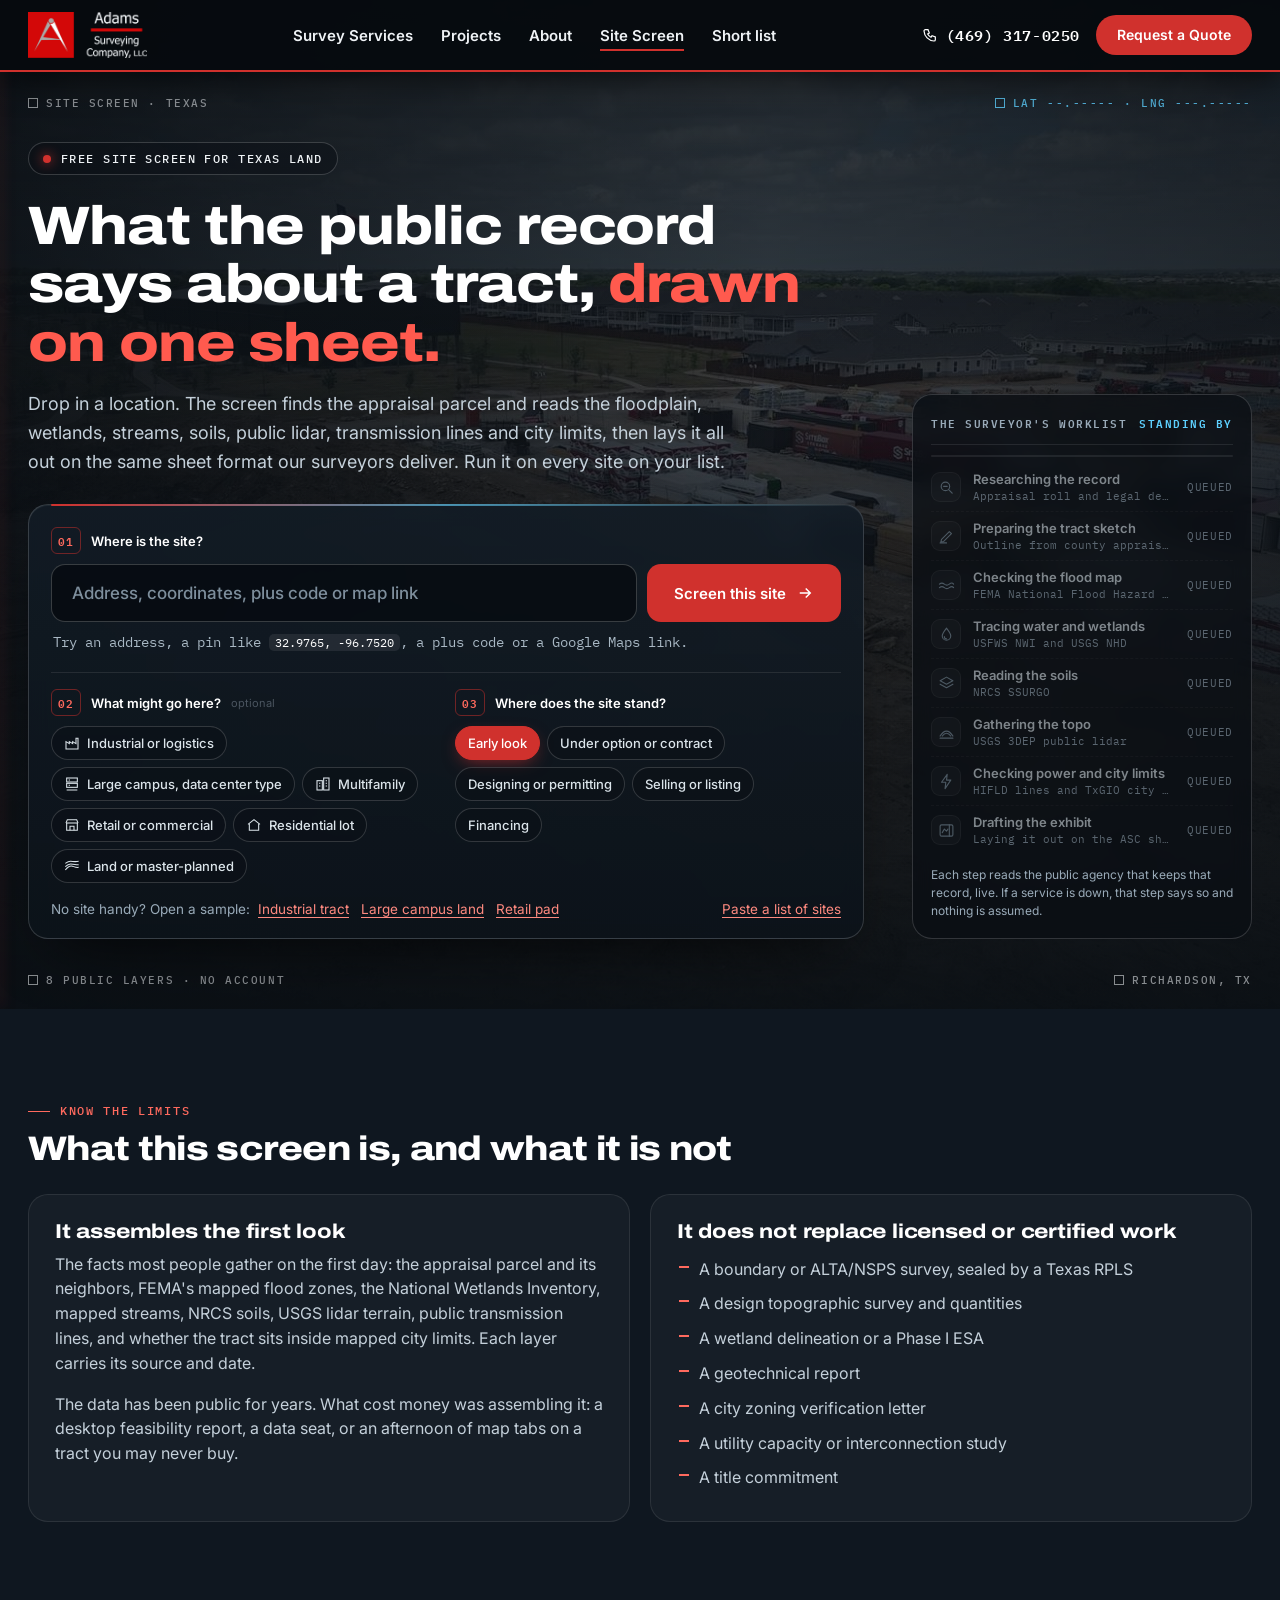
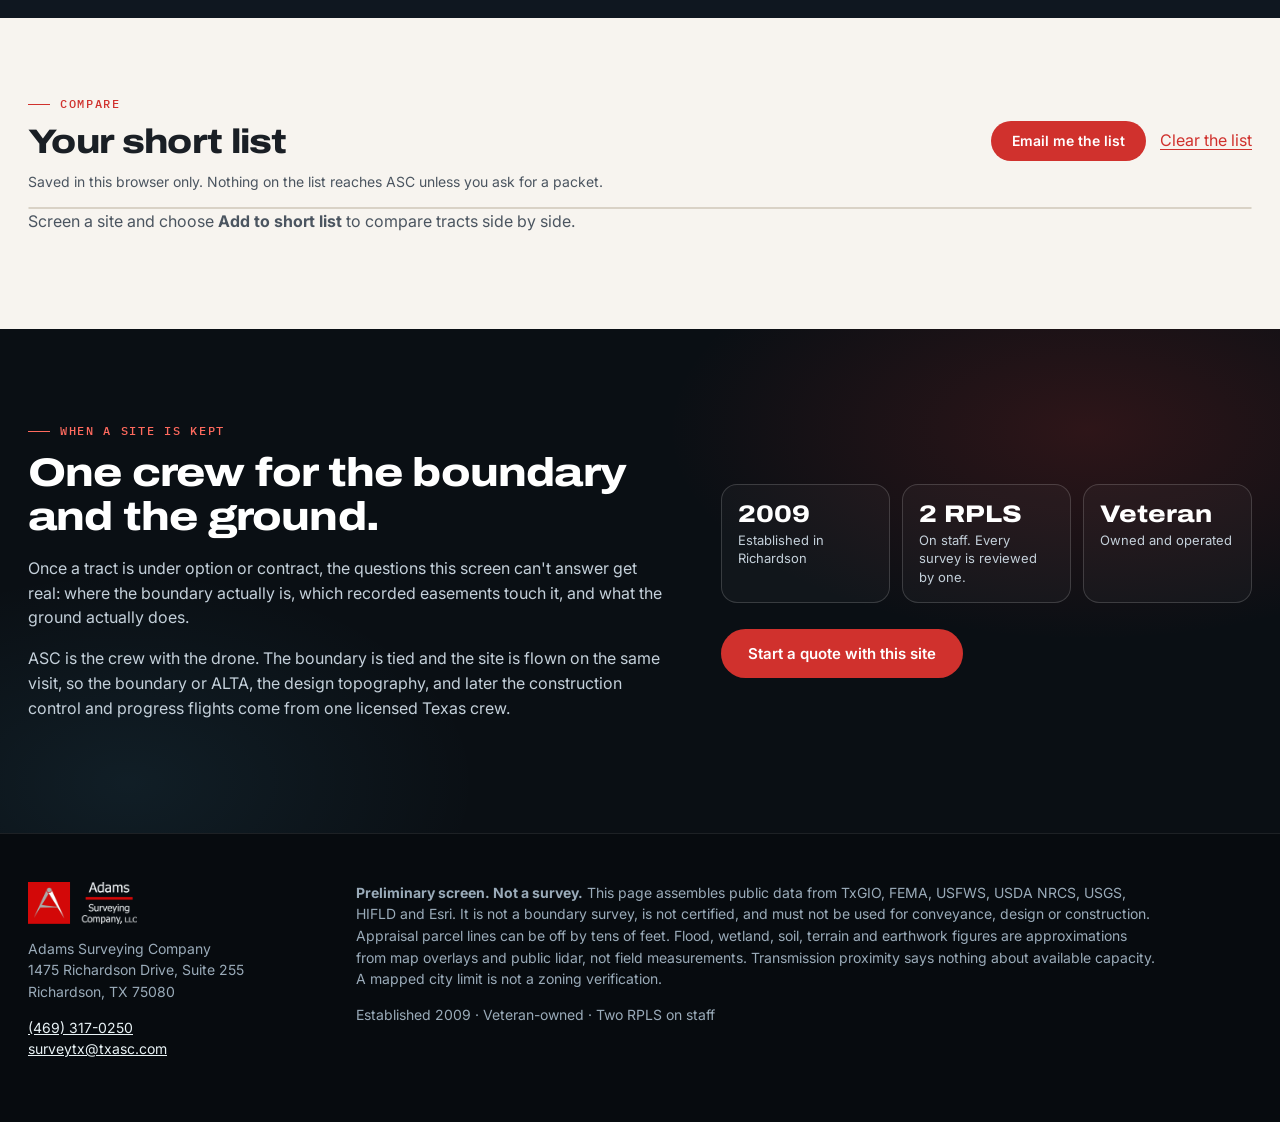
==== screen/index.html @ e84ea70b "Site Screen round 3: motion cards, surveyor's worklist, live record panel Remove the hero contours. " ====
<!doctype html>
<html lang="en">
<head>
<meta charset="utf-8">
<meta name="viewport" content="width=device-width, initial-scale=1">
<meta name="robots" content="noindex,nofollow">
<title>Site Screen | Adams Surveying Company</title>
<meta name="description" content="A free, preliminary public-record screen for Texas land, drawn on an ASC sheet: appraisal parcel, mapped floodplain, wetlands, soils, public-lidar terrain, transmission proximity and jurisdiction. Not a survey.">
<link rel="preconnect" href="https://fonts.googleapis.com">
<link rel="preconnect" href="https://fonts.gstatic.com" crossorigin>
<link href="https://fonts.googleapis.com/css2?family=Archivo:wdth,wght@100..125,400..900&family=Inter:wght@400;500;600;700&family=IBM+Plex+Mono:wght@400;500;600&family=IBM+Plex+Sans+Condensed:wght@400;600;700&display=swap" rel="stylesheet">
<link rel="stylesheet" href="screen.css">
</head>
<body>
<a class="skip" href="#console">Skip to the site screen</a>

<header class="hdr" id="hdr">
  <div class="hdr-in">
    <a class="brand" href="https://txasc-c4b03fc922e0177f01298f114a33dce1.webflow.io/" aria-label="Adams Surveying Company home"><img src="img/logo.png" alt="Adams Surveying Company" width="140" height="54"></a>
    <nav class="nav" aria-label="Main">
      <a href="https://txasc-c4b03fc922e0177f01298f114a33dce1.webflow.io/services">Survey Services</a>
      <a href="https://txasc-c4b03fc922e0177f01298f114a33dce1.webflow.io/projects">Projects</a>
      <a href="https://txasc-c4b03fc922e0177f01298f114a33dce1.webflow.io/about">About</a>
      <a href="#console" aria-current="page">Site Screen</a>
      <a href="#shortlist" id="navList">Short list <span class="count" id="navCount" hidden>0</span></a>
    </nav>
    <div class="hdr-act">
      <a class="tel" href="tel:+14693170250"><svg viewBox="0 0 24 24" aria-hidden="true"><path d="M5 4h4l2 5-2.5 1.5a11 11 0 0 0 5 5L15 13l5 2v4a2 2 0 0 1-2 2A16 16 0 0 1 3 6a2 2 0 0 1 2-2"/></svg>(469) 317-0250</a>
      <a class="btn btn-red" href="https://txasc-c4b03fc922e0177f01298f114a33dce1.webflow.io/contact#quote">Request a Quote</a>
    </div>
  </div>
</header>

<main>
<section class="hero" aria-labelledby="h1">
  <img class="hero-img" src="img/hero.jpg" alt="" width="1920" height="1080" fetchpriority="high">
  <div class="hero-shade"></div>
  <div class="hero-scan" aria-hidden="true"></div>
  <div class="hud" aria-hidden="true">
    <span class="hud-tl">Site screen · Texas</span>
    <span class="hud-tr" id="hudCoord">Lat --.----- · Lng ---.-----</span>
    <span class="hud-bl">8 public layers · No account</span>
    <span class="hud-br">Richardson, TX</span>
  </div>

  <div class="hero-in">
    <div class="hero-copy">
      <p class="eyebrow"><span class="dot"></span>Free site screen for Texas land</p>
      <h1 id="h1">What the public record says about a tract, <span class="accent">drawn on one sheet.</span></h1>
      <p class="lede">Drop in a location. The screen finds the appraisal parcel and reads the floodplain, wetlands, streams, soils, public lidar, transmission lines and city limits, then lays it all out on the same sheet format our surveyors deliver. Run it on every site on your list.</p>

      <form class="console" id="console" autocomplete="off" novalidate>
        <div class="c-step"><span class="c-n">01</span><label for="loc">Where is the site?</label></div>
        <div class="field-row">
          <input id="loc" name="loc" type="text" inputmode="text" placeholder="Address, coordinates, plus code or map link" aria-describedby="guide">
          <button class="btn btn-red btn-lg" id="go" type="submit"><span>Screen this site</span><svg viewBox="0 0 24 24" aria-hidden="true"><path d="M5 12h14M13 6l6 6-6 6"/></svg></button>
        </div>
        <p class="guide" id="guide" role="status" aria-live="polite">Try an address, a pin like <code>32.9765, -96.7520</code>, a plus code or a Google Maps link.</p>
        <div class="c-more">
          <fieldset class="chips" id="typeSet">
            <legend><span class="c-n">02</span>What might go here? <span class="opt">optional</span></legend>
            <div class="chip-row" id="types"></div>
          </fieldset>
          <fieldset class="chips" id="stageSet">
            <legend><span class="c-n">03</span>Where does the site stand?</legend>
            <div class="chip-row" id="stages"></div>
          </fieldset>
        </div>
        <div class="c-foot">
          <p class="samples">No site handy? Open a sample: <span id="samples"></span></p>
          <button type="button" class="linkbtn" id="bulkToggle">Paste a list of sites</button>
        </div>
        <div class="bulk" id="bulk" hidden>
          <label for="bulkText">One location per line, up to 30. Each site is screened in turn and added to your short list.</label>
          <textarea id="bulkText" rows="4" placeholder="32.6411, -97.0583&#10;FM 664 and I-45, Ennis TX&#10;8644R2XQ+5C"></textarea>
          <div class="bulk-row"><button class="btn btn-ghost" type="button" id="bulkGo">Screen the list</button><span class="bulk-status" id="bulkStatus" role="status"></span></div>
        </div>
        <p class="notice" id="notice" role="alert" hidden></p>
      </form>
    </div>

    <aside class="monitor" aria-label="What the screen reads">
      <div class="mon-head"><span>The surveyor's worklist</span><span class="mon-state" id="monState">Standing by</span></div>
      <div class="wf-bar" aria-hidden="true"><i></i></div>
      <ol class="mon-list wf-list" id="monList"></ol>
      <p class="mon-foot">Each step reads the public agency that keeps that record, live. If a service is down, that step says so and nothing is assumed.</p>
    </aside>
  </div>
</section>

<section class="results" id="results" hidden aria-label="Site screen results">
  <div class="wrap">
    <div class="res-head">
      <div>
        <p class="kicker" id="resKind">Site screen</p>
        <h2 id="resTitle">Site</h2>
        <p class="res-sub" id="resSub"></p>
      </div>
      <div class="res-actions">
        <button class="btn btn-line" type="button" id="btnShare">Copy share link</button>
        <button class="btn btn-line" type="button" id="btnList">Add to short list</button>
        <a class="btn btn-red" href="#packet" id="btnPacket">Email me the full packet</a>
      </div>
    </div>

    <div class="wf-strip-wrap" aria-label="Survey steps"><div class="wf-strip-h"><span>Working the site</span><span id="wfState"></span></div><div class="wf-bar" aria-hidden="true"><i></i></div><ol class="wf-strip" id="wfStrip"></ol></div>

    <div class="insights" id="insights" aria-live="polite"></div>

    <div class="res-grid">
      <div class="sheet-col">
        <div class="viewbar" role="tablist" aria-label="Exhibit view">
          <button role="tab" aria-selected="true" data-view="sheet" id="tabSheet">Sheet</button>
          <button role="tab" aria-selected="false" data-view="model" id="tabModel">Terrain model</button>
          <span class="vb-gap"></span>
          <button type="button" class="linkbtn small" id="btnSketch" title="Draw your own tract outline on the sheet">Sketch a tract</button>
        </div>
        <div class="layers" id="layers" aria-label="Layers"></div>
        <div class="sheet-wrap" id="sheetWrap">
          <svg id="sheet" viewBox="0 0 1200 800" role="img" aria-labelledby="sheetTitle"><title id="sheetTitle">Preliminary site screen sheet</title></svg>
          <div class="cursor-hud" id="cursorHud" hidden></div>
          <div class="sketchbar" id="sketchBar" hidden>
            <span>Click the sheet to place corners. <strong id="sketchCount">0</strong> placed.</span>
            <button class="btn btn-small" type="button" id="sketchUndo">Undo</button>
            <button class="btn btn-small btn-red" type="button" id="sketchDone">Screen this outline</button>
            <button class="btn btn-small" type="button" id="sketchCancel">Cancel</button>
          </div>
        </div>
        <div class="model-wrap" id="modelWrap" hidden>
          <canvas id="model" width="1100" height="660" aria-label="Terrain model from public lidar, preliminary"></canvas>
          <div class="model-mark" aria-hidden="true">PRELIMINARY MODEL · NOT A SURVEY</div>
          <p class="model-cap" id="modelCap"></p>
        </div>
        <p class="sheet-note">Screen preview. The full-size sheet comes with the emailed packet. Appraisal parcel lines are not a boundary and can be off by tens of feet; every figure is approximate and from public data. Not for conveyance, design or construction.</p>
      </div>

      <aside class="panel" aria-label="Screen summary">
        <div class="panel-h"><span>Public record · live</span><span class="panel-live" id="panelLive">Live</span></div>
        <ol class="readout" id="readout"></ol>
        <div class="adj" id="adjBox" hidden>
          <h4>Assemblage</h4>
          <p id="adjText">Click a neighboring parcel on the sheet to add it to the screen. Layers recompute for the combined outline.</p>
        </div>
      </aside>
    </div>
  </div>

  <div class="packet" id="packet">
    <div class="wrap packet-grid">
      <div class="packet-copy">
        <p class="kicker">The full packet</p>
        <h2>Get the complete screen in your inbox.</h2>
        <p>The packet is what you forward to a partner, a lender or your engineer. A surveyor looks it over before it goes out.</p>
        <ul class="pk-list" id="pkList">
          <li><b>Full-size sheet</b> in the same 24 × 36 layout as our survey deliverables</li>
          <li><b>Layer-by-layer findings</b> with the agency, dataset and date behind each one</li>
          <li><b>Record references</b> read from the appraisal description</li>
          <li><b>Terrain and rough earthwork</b> from public lidar, with 3D model views</li>
          <li><b>The survey that fits</b> where your site stands, and what a licensed survey still has to answer</li>
          <li id="pkListItem" hidden><b>Your short list</b> compared side by side</li>
        </ul>
        <div class="brief locked" id="briefWrap">
          <div class="brief-in" id="brief"></div>
          <div class="lock-veil"><span>The rest of the brief comes with the packet</span></div>
        </div>
      </div>

      <div class="packet-form">
        <form id="reqForm" novalidate>
          <p class="pf-site" id="pfSite">Screen a site first, or describe it in the note.</p>
          <div class="pf-grid">
            <label>Name<input name="name" type="text" autocomplete="name" required></label>
            <label>Work email<input name="email" type="email" autocomplete="email" required></label>
            <label>Company <span class="opt">optional</span><input name="company" type="text" autocomplete="organization"></label>
            <label>Phone <span class="opt">optional</span><input name="phone" type="tel" autocomplete="tel"></label>
            <label>Your role
              <select name="role" required>
                <option value="">Choose one</option>
                <option>Land broker</option><option>Developer or acquisitions</option><option>Site selector or adviser</option><option>Landowner</option><option>Economic development</option><option>Civil engineer</option><option>Lender or title</option><option>Other</option>
              </select>
            </label>
            <label>Timing
              <select name="timing" required>
                <option value="">Choose one</option>
                <option>Just screening</option><option>Within 30 days</option><option>1 to 3 months</option><option>Later this year</option>
              </select>
            </label>
            <label class="wide">Note <span class="opt">optional</span><textarea name="note" rows="2" placeholder="Anything that would help, such as the part of the tract you care about or a target closing date"></textarea></label>
            <label class="check wide" id="listOpt" hidden><input type="checkbox" name="withList" checked> Include my short list (<span id="listN">0</span> sites)</label>
            <label class="check wide"><input type="checkbox" name="proposal"> Also send a proposal for survey work on this site</label>
            <label class="check wide"><input type="checkbox" name="records"> Also research the recorded deeds and plats</label>
          </div>
          <button class="btn btn-red btn-lg" type="submit">Email me the packet</button>
          <p class="pf-fine">We use your details to send the packet and follow up on this site. Nothing is shared or sold.</p>
          <p class="notice" id="reqErr" role="alert" hidden></p>
        </form>
        <div class="done" id="reqDone" hidden tabindex="-1">
          <p class="kicker">Packet requested</p>
          <h3 id="doneH">It's on the way.</h3>
          <ol class="next">
            <li><strong>A surveyor checks the screen</strong> so the packet reads correctly for this site.</li>
            <li><strong>The packet reaches <span id="doneEmail">your inbox</span></strong>, usually within one business day.</li>
            <li><strong>If you asked for a proposal,</strong> it comes as a separate written scope and price. Nothing is ordered until you approve it.</li>
          </ol>
          <p>The full brief is open on this screen now. Questions in the meantime: <a href="tel:+14693170250">(469) 317-0250</a> or <a href="mailto:surveytx@txasc.com">surveytx@txasc.com</a>.</p>
          <button class="btn btn-line" type="button" id="again">Screen another site</button>
        </div>
      </div>
    </div>
  </div>
</section>

<section class="explain" aria-labelledby="whatH">
  <div class="wrap">
    <p class="kicker light">Know the limits</p>
    <h2 id="whatH">What this screen is, and what it is not</h2>
    <div class="two">
      <div class="ex-card">
        <h3>It assembles the first look</h3>
        <p>The facts most people gather on the first day: the appraisal parcel and its neighbors, FEMA's mapped flood zones, the National Wetlands Inventory, mapped streams, NRCS soils, USGS lidar terrain, public transmission lines, and whether the tract sits inside mapped city limits. Each layer carries its source and date.</p>
        <p>The data has been public for years. What cost money was assembling it: a desktop feasibility report, a data seat, or an afternoon of map tabs on a tract you may never buy.</p>
      </div>
      <div class="ex-card">
        <h3>It does not replace licensed or certified work</h3>
        <ul class="ticks">
          <li>A boundary or ALTA/NSPS survey, sealed by a Texas RPLS</li>
          <li>A design topographic survey and quantities</li>
          <li>A wetland delineation or a Phase I ESA</li>
          <li>A geotechnical report</li>
          <li>A city zoning verification letter</li>
          <li>A utility capacity or interconnection study</li>
          <li>A title commitment</li>
        </ul>
      </div>
    </div>
  </div>
</section>

<section class="shortlist" id="shortlist" aria-labelledby="slH">
  <div class="wrap">
    <div class="sl-head">
      <div><p class="kicker">Compare</p><h2 id="slH">Your short list</h2></div>
      <div class="sl-actions">
        <a class="btn btn-red" href="#packet" id="slPacket">Email me the list</a>
        <button class="linkbtn" type="button" id="slClear">Clear the list</button>
      </div>
    </div>
    <p class="sl-note">Saved in this browser only. Nothing on the list reaches ASC unless you ask for a packet.</p>
    <div class="sl-table-wrap"><table class="sl-table" id="slTable"></table></div>
    <p class="sl-empty" id="slEmpty">Screen a site and choose <strong>Add to short list</strong> to compare tracts side by side.</p>
  </div>
</section>

<section class="kept" aria-labelledby="keptH">
  <div class="wrap kept-grid">
    <div>
      <p class="kicker light">When a site is kept</p>
      <h2 id="keptH">One crew for the boundary and the ground.</h2>
      <p>Once a tract is under option or contract, the questions this screen can't answer get real: where the boundary actually is, which recorded easements touch it, and what the ground actually does.</p>
      <p>ASC is the crew with the drone. The boundary is tied and the site is flown on the same visit, so the boundary or ALTA, the design topography, and later the construction control and progress flights come from one licensed Texas crew.</p>
    </div>
    <div class="kept-side">
      <ul class="facts">
        <li><b>2009</b><span>Established in Richardson</span></li>
        <li><b>2 RPLS</b><span>On staff. Every survey is reviewed by one.</span></li>
        <li><b>Veteran</b><span>Owned and operated</span></li>
      </ul>
      <a class="btn btn-red btn-lg" id="altLink" href="https://txasc-c4b03fc922e0177f01298f114a33dce1.webflow.io/contact#quote">Start a quote with this site</a>
    </div>
  </div>
</section>
</main>

<footer class="foot">
  <div class="wrap foot-in">
    <div>
      <img src="img/logo.png" alt="Adams Surveying Company" width="130" height="50" loading="lazy">
      <p>Adams Surveying Company<br>1475 Richardson Drive, Suite 255<br>Richardson, TX 75080</p>
      <p><a href="tel:+14693170250">(469) 317-0250</a><br><a href="mailto:surveytx@txasc.com">surveytx@txasc.com</a></p>
    </div>
    <div class="foot-legal">
      <p><strong>Preliminary screen. Not a survey.</strong> This page assembles public data from TxGIO, FEMA, USFWS, USDA NRCS, USGS, HIFLD and Esri. It is not a boundary survey, is not certified, and must not be used for conveyance, design or construction. Appraisal parcel lines can be off by tens of feet. Flood, wetland, soil, terrain and earthwork figures are approximations from map overlays and public lidar, not field measurements. Transmission proximity says nothing about available capacity. A mapped city limit is not a zoning verification.</p>
      <p>Established 2009 · Veteran-owned · Two RPLS on staff</p>
    </div>
  </div>
</footer>

<div class="noprint" aria-hidden="true">
  <img src="img/sheet-logo.png" alt="" width="80" height="149">
  <p><strong>This preview doesn't print.</strong> The full packet, with the full-size sheet, is emailed from the Site Screen page.</p>
  <p>Adams Surveying Company · (469) 317-0250 · surveytx@txasc.com</p>
</div>
<div class="toast" id="toast" role="status" aria-live="polite"></div>

<script src="screen.js"></script>
</body>
</html>
---- screen/screen.css ----
/* ASC Site Screen. Tokens follow the "Copy of TXASC" staging site (v2 design). */
:root{
  --ink:#0a0f14; --ink2:#0f1720; --panel:#121c26; --panel2:#17232f; --line-d:rgba(255,255,255,.09); --line-d2:rgba(255,255,255,.16);
  --text:#eef2f5; --muted:#9aabb9; --muted2:#a9b8c4;
  --red:#d0312d; --red-h:#e2423b; --red2:#951b1b; --brand:#921A1D; --cyan:#5ed1ff;
  --warm:#f7f4ef; --warm2:#ece7df; --char:#1a1f25; --char-muted:#4b5560; --line:#d9d2c6; --line2:#e7e1d7;
  --ok:#43c28a; --warn:#e0a33b;
  --hd:"Archivo","Arial Narrow",sans-serif; --bd:"Inter",system-ui,sans-serif; --mono:"IBM Plex Mono",ui-monospace,monospace; --cad:"IBM Plex Sans Condensed","Arial Narrow",sans-serif;
}
*{box-sizing:border-box}
[hidden]{display:none!important}
html{scroll-behavior:smooth;scroll-padding-top:86px}
body{margin:0;background:var(--ink);color:var(--char);font:16px/1.55 var(--bd);-webkit-font-smoothing:antialiased}
img{max-width:100%;display:block}
a{color:var(--red)}
h1,h2,h3,h4{font-family:var(--hd);font-stretch:118%;font-weight:800;letter-spacing:-.02em;line-height:1.08;margin:0 0 .45em}
h2{font-size:34px} h3{font-size:20px;font-weight:750;letter-spacing:-.01em} h4{font-size:15px}
p{margin:0 0 1em}
code{font-family:var(--mono);font-size:.9em}
.wrap{max-width:1360px;margin:0 auto;padding:0 28px}
.skip{position:absolute;left:-999px;top:8px;background:#fff;padding:8px 12px;z-index:200}
.skip:focus{left:8px}
.opt{font-weight:400;color:var(--char-muted);font-size:.85em}
.kicker{font:500 12px/1 var(--mono);letter-spacing:.14em;text-transform:uppercase;color:var(--red);margin:0 0 14px;display:flex;align-items:center;gap:10px}
.kicker::before{content:"";width:22px;height:1px;background:currentColor}
.kicker.light{color:#ff6a5e}

/* buttons, as on the staging site */
.btn{display:inline-flex;align-items:center;justify-content:center;gap:10px;padding:12px 20px;border-radius:999px;border:1px solid transparent;font:600 14px/1 var(--bd);cursor:pointer;text-decoration:none;white-space:nowrap;transition:background-color .25s,border-color .25s,transform .25s,color .25s}
.btn svg{width:18px;height:18px;fill:none;stroke:currentColor;stroke-width:2;transition:transform .25s}
.btn:hover svg{transform:translateX(3px)}
.btn-red{background:var(--red);color:#fff}
.btn-red:hover{background:var(--red-h);transform:translateY(-2px)}
.btn-ghost{color:var(--text);background:rgba(255,255,255,.06);border-color:rgba(255,255,255,.22)}
.btn-ghost:hover{background:rgba(255,255,255,.14);border-color:rgba(255,255,255,.4)}
.btn-line{color:var(--char);background:#fff;border-color:var(--line)}
.btn-line:hover{border-color:var(--char)}
.btn-lg{padding:16px 26px;font-size:15px}
.btn-small{padding:8px 14px;font-size:13px;background:rgba(255,255,255,.1);color:#fff;border-color:rgba(255,255,255,.25)}
.btn[disabled]{opacity:.55;cursor:progress;transform:none}
.linkbtn{background:none;border:0;padding:0;color:#ff8a80;font:inherit;text-decoration:underline;text-underline-offset:3px;cursor:pointer}
.results .linkbtn,.shortlist .linkbtn{color:var(--red)}
.linkbtn.small{font-size:14px}

/* header */
.hdr{position:fixed;top:0;left:0;right:0;z-index:100;background:rgba(7,11,15,.97);border-bottom:2px solid var(--red);box-shadow:0 10px 30px rgba(0,0,0,.55);transition:background-color .4s,border-color .4s}
.hdr.is-scrolled{background:rgba(10,15,20,.82);backdrop-filter:blur(14px) saturate(140%);border-bottom-color:var(--line-d)}
.hdr::after{content:"";position:absolute;left:0;right:0;bottom:-1px;height:1px;background:linear-gradient(90deg,transparent,rgba(208,49,45,.7),rgba(94,209,255,.5),transparent);opacity:0;transition:opacity .4s}
.hdr.is-scrolled::after{opacity:1}
.hdr-in{max-width:1360px;margin:0 auto;padding:12px 28px;display:flex;align-items:center;justify-content:space-between;gap:24px}
.brand img{height:46px;width:auto}
.nav{display:flex;gap:28px;align-items:center}
.nav a{color:var(--text);text-decoration:none;font:600 15px var(--bd);position:relative;padding:6px 0}
.nav a::after{content:"";position:absolute;left:0;right:100%;bottom:0;height:2px;background:var(--red);transition:right .3s}
.nav a:hover::after,.nav a[aria-current]::after{right:0}
.hdr-act{display:flex;gap:16px;align-items:center}
.tel{display:inline-flex;align-items:center;gap:8px;color:#fff;text-decoration:none;font:600 15px var(--mono);letter-spacing:.04em}
.tel svg{width:16px;height:16px;fill:none;stroke:currentColor;stroke-width:1.8}
.count{display:inline-block;min-width:20px;padding:0 6px;margin-left:4px;background:var(--red);color:#fff;border-radius:999px;font:600 12px/20px var(--mono);text-align:center}

/* hero */
.hero{position:relative;background:var(--ink);color:var(--text);overflow:hidden;padding-top:72px;min-height:760px}
.hero-img{position:absolute;inset:0;width:100%;height:100%;object-fit:cover;object-position:50% 65%;opacity:.55;transform:scale(1.04);animation:drift 40s ease-in-out infinite alternate}
@keyframes drift{to{transform:scale(1.1) translate(-1.2%,-1%)}}
.hero-shade{position:absolute;inset:0;background:linear-gradient(180deg,rgba(10,15,20,.6) 0%,rgba(10,15,20,.2) 35%,rgba(10,15,20,.94) 100%),linear-gradient(90deg,rgba(10,15,20,.9) 0%,rgba(10,15,20,.35) 60%,rgba(10,15,20,.6) 100%)}
@keyframes draw{to{stroke-dashoffset:0}}
.hero-scan{position:absolute;top:0;bottom:0;width:30%;left:-30%;background:linear-gradient(90deg,transparent,rgba(208,49,45,.07) 70%,rgba(208,49,45,.35) 99%,transparent);pointer-events:none;animation:scan 9s linear infinite}
.hero-scan::after{content:"";position:absolute;top:0;bottom:0;right:0;width:1px;background:rgba(255,106,94,.55);box-shadow:0 0 14px rgba(208,49,45,.8)}
@keyframes scan{to{left:110%}}
.hud{position:absolute;inset:96px 28px 22px;pointer-events:none;font:500 11px var(--mono);letter-spacing:.14em;text-transform:uppercase;color:rgba(238,242,245,.55);z-index:2}
.hud span{position:absolute}
.hud-tl{top:0;left:0}.hud-tr{top:0;right:0;color:rgba(94,209,255,.8)}.hud-bl{bottom:0;left:0}.hud-br{bottom:0;right:0}
.hud span::before{content:"";display:inline-block;width:8px;height:8px;border:1px solid currentColor;margin-right:8px;vertical-align:-1px}
.hero-in{position:relative;z-index:3;max-width:1360px;margin:0 auto;padding:70px 28px 70px;display:grid;grid-template-columns:minmax(0,1fr) 340px;gap:48px;align-items:end}
.eyebrow{display:inline-flex;align-items:center;gap:10px;color:var(--text);letter-spacing:.12em;text-transform:uppercase;background:rgba(10,15,20,.45);border:1px solid rgba(255,255,255,.18);border-radius:999px;margin:0 0 22px;padding:8px 14px;font:500 12px var(--mono)}
.dot{width:8px;height:8px;border-radius:50%;background:var(--red);box-shadow:0 0 12px var(--red);animation:pulse 2s ease-in-out infinite}
@keyframes pulse{50%{box-shadow:0 0 2px var(--red);opacity:.6}}
.hero h1{font-size:54px;color:#fff;max-width:860px;margin-bottom:18px}
.accent{color:#ff5a4e}
.lede{font-size:18px;line-height:1.6;max-width:720px;color:#c4d0da;margin-bottom:28px}
.console{background:linear-gradient(180deg,rgba(18,28,38,.86),rgba(12,19,26,.92));border:1px solid var(--line-d2);border-radius:20px;padding:22px 22px 18px;backdrop-filter:blur(10px);box-shadow:0 30px 60px -30px rgba(0,0,0,.8),inset 0 1px 0 rgba(255,255,255,.06);position:relative}
.console::before{content:"";position:absolute;left:22px;right:22px;top:-1px;height:2px;background:linear-gradient(90deg,var(--red),rgba(94,209,255,.6),transparent);border-radius:2px}
.c-step,.chips legend{display:flex;align-items:center;gap:10px;font:600 13px var(--bd);color:#fff;margin:0 0 10px;padding:0}
.c-n{font:600 11px var(--mono);color:#ff6a5e;border:1px solid rgba(208,49,45,.5);border-radius:6px;padding:3px 6px;letter-spacing:.08em}
.field-row{display:flex;gap:10px}
.field-row input{flex:1;min-width:0;height:58px;padding:0 20px;font:500 17px var(--bd);border:1px solid rgba(255,255,255,.2);border-radius:14px;background:rgba(5,9,13,.7);color:#fff;transition:border-color .25s,box-shadow .25s}
.field-row input::placeholder{color:#7d8e9c}
.field-row input:focus{outline:0;border-color:var(--red);box-shadow:0 0 0 4px rgba(208,49,45,.22)}
.field-row .btn{border-radius:14px}
.guide{min-height:22px;margin:10px 2px 0;font:13.5px/1.5 var(--mono);color:var(--muted2)}
.guide code{color:#fff;background:rgba(255,255,255,.08);padding:1px 6px;border-radius:5px}
.guide.ok{color:#8fe3bb}.guide.busy{color:var(--cyan)}
.guide .caret{display:inline-block;width:7px;height:14px;background:currentColor;margin-left:3px;vertical-align:-2px;animation:blink 1s steps(2) infinite}
@keyframes blink{50%{opacity:0}}
.c-more{display:grid;grid-template-columns:1fr 1fr;gap:18px;margin-top:18px;padding-top:16px;border-top:1px solid var(--line-d)}
.chips{border:0;padding:0;margin:0;min-width:0}
.chip-row{display:flex;flex-wrap:wrap;gap:7px}
.chip{display:inline-flex;align-items:center;gap:7px;padding:8px 12px;border:1px solid rgba(255,255,255,.16);background:rgba(10,15,20,.5);color:#dbe4ea;border-radius:999px;font:500 13px var(--bd);cursor:pointer;transition:.2s}
.chip svg{width:16px;height:16px;fill:none;stroke:currentColor;stroke-width:1.6}
.chip:hover{border-color:rgba(255,255,255,.4);color:#fff}
.chip[aria-pressed="true"]{background:var(--red);border-color:var(--red);color:#fff;box-shadow:0 6px 18px -6px rgba(208,49,45,.7)}
.c-foot{display:flex;justify-content:space-between;align-items:center;gap:16px;flex-wrap:wrap;margin-top:16px;font-size:13.5px;color:var(--muted)}
.samples{margin:0}
.samples button{margin:0 8px 0 4px}
.bulk{margin-top:14px}
.bulk label{display:block;font-size:13.5px;color:#cfd9e0;margin-bottom:6px}
.bulk textarea{width:100%;font:14px/1.5 var(--mono);padding:12px;border-radius:12px;border:1px solid rgba(255,255,255,.2);background:rgba(5,9,13,.7);color:#fff}
.bulk-row{display:flex;gap:12px;align-items:center;margin-top:8px}
.bulk-status{font:13px var(--mono);color:#cfd9e0}
.notice{margin:14px 0 0;padding:12px 14px;border-left:3px solid var(--red);background:rgba(208,49,45,.12);color:#ffd8d4;font-size:14.5px;border-radius:0 10px 10px 0}
.results .notice,.packet .notice{background:#fff1ef;color:#6b1512}

/* layer monitor */
.monitor{background:rgba(10,15,20,.72);border:1px solid var(--line-d2);border-radius:20px;padding:18px;backdrop-filter:blur(10px);font-family:var(--mono)}
.mon-head{display:flex;justify-content:space-between;align-items:center;font:600 11px var(--mono);letter-spacing:.14em;text-transform:uppercase;color:var(--muted);padding-bottom:12px;border-bottom:1px solid var(--line-d)}
.mon-state{color:var(--cyan);white-space:nowrap}
.mon-state.run{color:#ffb4ad}
.mon-list{list-style:none;margin:6px 0 0;padding:0}
.wf-bar{height:2px;background:rgba(255,255,255,.08);border-radius:2px;margin:10px 0 4px;overflow:hidden}
.wf-bar i{display:block;height:100%;width:0;background:linear-gradient(90deg,var(--red),#ff8a7f);box-shadow:0 0 10px rgba(208,49,45,.8);transition:width .6s cubic-bezier(.2,.7,.2,1)}
.wf{display:grid;grid-template-columns:30px 1fr auto;gap:12px;align-items:center;padding:8px 0;border-bottom:1px dashed rgba(255,255,255,.06);transition:opacity .4s}
.wf:last-child{border-bottom:0}
.wf-ico{width:30px;height:30px;border-radius:9px;display:grid;place-items:center;background:rgba(255,255,255,.04);border:1px solid rgba(255,255,255,.08);transition:all .4s}
.wf-ico svg{width:17px;height:17px;fill:none;stroke:#7f93a2;stroke-width:1.6;stroke-linecap:round;stroke-linejoin:round}
.wf-txt{min-width:0;display:flex;flex-direction:column;gap:2px}
.wf-t{font:600 13px var(--bd);color:#dbe4ea}
.wf-d{font:11px var(--mono);color:var(--muted);white-space:nowrap;overflow:hidden;text-overflow:ellipsis}
.wf-ms{font:10.5px var(--mono);color:var(--muted);letter-spacing:.06em;text-transform:uppercase}
.wf.idle{opacity:.55}
.wf.wait .wf-ico{border-color:rgba(94,209,255,.6);background:rgba(94,209,255,.08);box-shadow:0 0 0 4px rgba(94,209,255,.06)}
.wf.wait .wf-ico svg{stroke:var(--cyan)}
.wf.wait .wf-ico .a{stroke-dasharray:4 3;animation:march .6s linear infinite}
.wf.wait .wf-ico svg{animation:bob 1.2s ease-in-out infinite}
.wf.wait .wf-ms{color:var(--cyan)}
.wf.wait .wf-t::after{content:"";display:inline-block;width:10px;height:2px;margin-left:6px;vertical-align:3px;background:var(--cyan);animation:pulse 1s infinite}
.wf.ok .wf-ico{border-color:rgba(208,49,45,.55);background:rgba(208,49,45,.12)}
.wf.ok .wf-ico svg{stroke:#ff8a7f}
.wf.ok .wf-ms{color:#8fe3bb}
.wf.ok .wf-d{color:#c4d1da}
.wf.fail .wf-ms{color:var(--warn)}
@keyframes march{to{stroke-dashoffset:-14}}
@keyframes bob{50%{transform:translateY(-1.5px)}}
.wf-strip-wrap{background:var(--ink);color:var(--text);border-radius:16px;padding:12px 16px 10px;margin-bottom:12px;box-shadow:0 18px 40px -28px rgba(10,15,20,.7)}
.wf-strip-h{display:flex;justify-content:space-between;font:600 10.5px var(--mono);letter-spacing:.14em;text-transform:uppercase;color:var(--muted)}
.wf-strip-h{gap:12px}
.wf-strip-h #wfState{color:var(--cyan);text-align:right;white-space:nowrap;overflow:hidden;text-overflow:ellipsis;min-width:0}
.wf-strip-h>span:first-child{white-space:nowrap}
.wf-strip{list-style:none;margin:4px 0 0;padding:0;display:grid;grid-template-columns:repeat(8,minmax(0,1fr));gap:8px}
.wf-strip .wf{grid-template-columns:26px 1fr;border:0;padding:4px 0;gap:8px}
.wf-strip .wf-ico{width:26px;height:26px;border-radius:8px}
.wf-strip .wf-t{font-size:11.5px;line-height:1.25}
.wf-strip .wf-ms{display:none}
.mon-foot{font:12px/1.5 var(--bd);color:var(--muted);margin:12px 0 0}
.st{width:9px;height:9px;border-radius:50%;background:#3b4b58;display:inline-block}
.st.idle{background:transparent;border:1px solid #5e7180}
.st.wait{background:transparent;border:2px solid var(--cyan);border-top-color:transparent;animation:spin .8s linear infinite}
.st.ok{background:var(--ok);box-shadow:0 0 8px rgba(67,194,138,.7)}
.st.na{background:var(--warn)}
.st.off{background:#3b4b58}
@keyframes spin{to{transform:rotate(360deg)}}

/* results */
.results{background:var(--warm);padding:56px 0 0;position:relative}
.results::before{content:"";position:absolute;inset:0 0 auto;height:280px;background-image:linear-gradient(rgba(26,31,37,.05) 1px,transparent 1px),linear-gradient(90deg,rgba(26,31,37,.05) 1px,transparent 1px);background-size:40px 40px;mask-image:linear-gradient(#000,transparent);pointer-events:none}
.res-head{position:relative;display:flex;justify-content:space-between;gap:24px;align-items:flex-end;flex-wrap:wrap;margin-bottom:18px}
.res-head h2{font-size:36px;margin:0 0 6px}
.res-sub{color:var(--char-muted);margin:0;font:13.5px var(--mono)}
.res-sub .tag{font:600 11px var(--mono);text-transform:uppercase;letter-spacing:.08em;padding:4px 9px;border-radius:999px;margin-right:10px;vertical-align:1px}
.tag.live{background:#dff3e8;color:#1f7a4f}
.tag.live::before{content:"";display:inline-block;width:6px;height:6px;border-radius:50%;background:#1f9d62;margin-right:6px;vertical-align:1px;animation:pulse 1.6s infinite}
.tag.sample{background:#f6ead5;color:#8a5a12}
.tag.sketch{background:#e5ebf0;color:var(--ink2)}
.res-actions{display:flex;gap:8px;flex-wrap:wrap}

/* insights: the screen's plain-language read */
.insights{display:grid;grid-template-columns:repeat(auto-fit,minmax(240px,1fr));gap:12px;margin-bottom:22px}
.ins{background:var(--ink);color:var(--text);border-radius:16px;min-height:168px;border:1px solid rgba(0,0,0,.25);position:relative;overflow:hidden;isolation:isolate;opacity:0;transform:translateY(8px);animation:rise .55s cubic-bezier(.2,.7,.2,1) forwards;box-shadow:0 18px 40px -24px rgba(10,15,20,.7)}
.ins::after{content:"";position:absolute;left:0;top:0;bottom:0;width:3px;background:var(--c,var(--cyan));z-index:3}
.ins-media{position:absolute;inset:0;z-index:0;pointer-events:none}
.ins-media video{position:absolute;inset:0;width:100%;height:100%;object-fit:cover;opacity:0;filter:saturate(.55) contrast(1.05) brightness(.8);transition:opacity 1.2s ease}
.ins-media.has-clip video{opacity:.5}
.ins-media.has-clip .ins-motif{opacity:.25}
.ins-media::after{content:"";position:absolute;inset:0;background:linear-gradient(100deg,rgba(10,15,20,.96) 0%,rgba(10,15,20,.86) 45%,rgba(10,15,20,.45) 100%),linear-gradient(0deg,rgba(10,15,20,.7),transparent 60%)}
.ins-motif{position:absolute;inset:-40px;opacity:.7;background-repeat:repeat;transition:opacity 1s}
.m-flood{background-image:url("data:image/svg+xml,%3Csvg xmlns='http://www.w3.org/2000/svg' width='160' height='40'%3E%3Cpath d='M0 20c20-12 60-12 80 0s60 12 80 0' fill='none' stroke='%235ab0ff' stroke-opacity='.45' stroke-width='1.4'/%3E%3C/svg%3E");background-size:160px 22px;animation:drift-x 14s linear infinite}
.m-water{background-image:radial-gradient(circle at 70% 55%,transparent 0 18px,rgba(95,211,168,.35) 19px,transparent 20px 38px,rgba(95,211,168,.25) 39px,transparent 40px 58px,rgba(95,211,168,.16) 59px,transparent 60px);background-size:100% 100%;animation:ripple 5s ease-out infinite}
.m-ground{background-image:url("data:image/svg+xml,%3Csvg xmlns='http://www.w3.org/2000/svg' width='240' height='120'%3E%3Cg fill='none' stroke='%23e0a33b' stroke-opacity='.4'%3E%3Cpath d='M0 30c40-20 80 10 120-5s80-15 120 5'/%3E%3Cpath d='M0 60c40-18 80 12 120-3s80-15 120 3'/%3E%3Cpath d='M0 90c40-16 80 14 120-1s80-15 120 1'/%3E%3C/g%3E%3C/svg%3E");background-size:240px 120px;animation:drift-y 22s linear infinite}
.m-record,.m-power{background-image:repeating-linear-gradient(0deg,rgba(255,106,94,.16) 0 1px,transparent 1px 14px),repeating-linear-gradient(90deg,rgba(255,255,255,.05) 0 1px,transparent 1px 64px);animation:drift-y 30s linear infinite}
.m-power{background-image:repeating-linear-gradient(115deg,rgba(240,179,90,.22) 0 1px,transparent 1px 26px)}
@keyframes drift-x{to{background-position:160px 0}}
@keyframes drift-y{to{background-position:0 -240px}}
@keyframes ripple{0%{transform:scale(.6);opacity:.9}100%{transform:scale(1.6);opacity:0}}
.ins-body{position:relative;z-index:2;padding:18px 20px 18px 22px;max-width:92%}
.ins-body.swap{animation:fadein .5s ease}
.ins b{display:flex;align-items:center;gap:8px;font:600 11px var(--mono);letter-spacing:.14em;text-transform:uppercase;color:var(--c,var(--cyan));margin-bottom:8px}
.ins b::before{content:"";width:6px;height:6px;border-radius:50%;background:var(--c,var(--cyan));box-shadow:0 0 10px var(--c,var(--cyan))}
.ins p{margin:0;font-size:14.5px;line-height:1.5;color:#e4ebf0;text-shadow:0 1px 12px rgba(0,0,0,.6)}
.ins.wait p{color:var(--muted)}
.ins.wait b::before{animation:pulse 1.2s infinite}
@keyframes fadein{from{opacity:0}to{opacity:1}}
@keyframes rise{to{opacity:1;transform:none}}

.res-grid{display:grid;grid-template-columns:minmax(0,1fr) 340px;gap:24px;align-items:start}
.viewbar{display:flex;align-items:center;gap:4px;margin-bottom:10px}
.viewbar [role=tab]{background:transparent;border:1px solid transparent;border-radius:999px;padding:8px 16px;font:600 14px var(--bd);color:var(--char-muted);cursor:pointer}
.viewbar [role=tab][aria-selected=true]{background:var(--char);color:#fff}
.vb-gap{flex:1}
.layers{display:flex;flex-wrap:wrap;gap:6px;margin-bottom:12px}
.lyr{display:inline-flex;align-items:center;gap:7px;padding:6px 11px;border:1px solid var(--line);background:#fff;border-radius:999px;font:500 12.5px var(--bd);color:var(--char);cursor:pointer;transition:.2s}
.lyr i{width:10px;height:10px;border-radius:3px;display:inline-block}
.lyr[aria-pressed=false]{opacity:.5;background:transparent}
.lyr[disabled]{display:none}
.sheet-wrap{position:relative;background:#fff;border-radius:6px;box-shadow:0 1px 0 rgba(0,0,0,.04),0 30px 60px -30px rgba(26,31,37,.45),0 0 0 1px rgba(26,31,37,.08);overflow:hidden;user-select:none;-webkit-user-select:none}
.sheet-wrap::after{content:"";position:absolute;inset:0;background:linear-gradient(115deg,transparent 40%,rgba(94,209,255,.10) 50%,transparent 60%);transform:translateX(-100%);pointer-events:none}
.sheet-wrap.scanning::after{animation:sweep 1.8s ease-in-out infinite}
@keyframes sweep{to{transform:translateX(100%)}}
#sheet{display:block;width:100%;height:auto;font-family:var(--cad);-webkit-touch-callout:none}
#sheet .fx{animation:fadein .9s ease forwards}
@keyframes fadein{from{opacity:0}to{opacity:1}}
#sheet .adjp{cursor:pointer;transition:fill .2s}
#sheet .adjp:hover{fill:rgba(208,49,45,.12)}
.sheet-wrap.sketching #sheet{cursor:crosshair}
.cursor-hud{position:absolute;pointer-events:none;transform:translate(14px,14px);background:rgba(10,15,20,.88);color:#e8f0f5;font:11px/1.45 var(--mono);padding:6px 9px;border-radius:8px;white-space:nowrap;border:1px solid rgba(94,209,255,.35)}
.cursor-hud b{color:var(--cyan);font-weight:500}
.sketchbar{position:absolute;left:12px;right:12px;bottom:12px;display:flex;gap:8px;align-items:center;flex-wrap:wrap;background:rgba(10,15,20,.92);color:#fff;padding:10px 14px;font-size:14px;border-radius:14px}
.sketchbar span{flex:1}
.model-wrap{position:relative;background:var(--ink2);border-radius:6px;overflow:hidden}
#model{display:block;width:100%;height:auto;cursor:grab}
.model-mark{position:absolute;top:14px;left:0;right:0;text-align:center;font:600 13px var(--mono);letter-spacing:.2em;color:rgba(255,255,255,.55);pointer-events:none}
.model-cap{position:absolute;left:14px;right:14px;bottom:10px;margin:0;font:12px var(--mono);color:#b9cbd4}
.sheet-note{font-size:13px;color:var(--char-muted);margin:12px 0 0;padding-left:12px;border-left:3px solid var(--red)}

.panel{background:var(--ink2);color:var(--text);padding:18px 18px 12px;border-radius:20px;position:sticky;top:90px;box-shadow:0 30px 60px -30px rgba(10,15,20,.6)}
.panel-h{display:flex;justify-content:space-between;align-items:center;font:600 11px var(--mono);letter-spacing:.12em;text-transform:uppercase;color:var(--muted);padding-bottom:10px;border-bottom:1px solid var(--line-d)}
.panel-live{color:#8fe3bb;white-space:nowrap}
.panel-live::before{content:"";display:inline-block;width:6px;height:6px;border-radius:50%;background:var(--ok);margin-right:6px;vertical-align:1px;animation:pulse 1.6s infinite}
.readout{list-style:none;margin:0;padding:0}
.readout li{display:grid;grid-template-columns:14px 1fr;gap:10px;padding:11px 0;border-top:1px solid var(--line-d)}
.readout li:first-child{border-top:0}
.readout .ro{display:grid;grid-template-columns:34px 1fr;gap:12px;padding:11px 0;border-bottom:1px solid rgba(255,255,255,.06);position:relative}
.readout .ro:last-child{border-bottom:0}
.ro-ico{position:relative;width:34px;height:34px;border-radius:10px;display:grid;place-items:center;background:color-mix(in srgb,var(--c) 12%,transparent);border:1px solid color-mix(in srgb,var(--c) 40%,transparent)}
.ro-ico svg{width:18px;height:18px;fill:none;stroke:var(--c);stroke-width:1.6;stroke-linecap:round;stroke-linejoin:round}
.ro-ico .st{position:absolute;right:-3px;bottom:-3px;width:9px;height:9px;margin:0;border:2px solid var(--ink2)}
.ro.idle .ro-ico,.ro.off .ro-ico{filter:grayscale(1);opacity:.5}
.ro.wait .ro-ico .st{border:2px solid var(--cyan);border-top-color:transparent}
.ro.wait .ro-ico{box-shadow:0 0 0 4px color-mix(in srgb,var(--c) 10%,transparent)}
.ro.wait .ro-v{background:linear-gradient(90deg,rgba(255,255,255,.06),rgba(255,255,255,.16),rgba(255,255,255,.06));background-size:200% 100%;animation:shimmer 1.2s linear infinite;color:transparent;border-radius:4px}
.ro-body{min-width:0}
.ro-k{display:flex;justify-content:space-between;gap:8px;align-items:center}
.ro-src{font:500 9.5px var(--mono);letter-spacing:.08em;color:color-mix(in srgb,var(--c) 70%,#fff);background:color-mix(in srgb,var(--c) 10%,transparent);border-radius:999px;padding:2px 7px;white-space:nowrap}
.ro-m{height:4px;border-radius:4px;background:rgba(255,255,255,.07);margin-top:7px;overflow:hidden}
.ro-m i{display:block;height:100%;background:var(--c);box-shadow:0 0 8px var(--c);border-radius:4px;animation:grow .9s cubic-bezier(.2,.7,.2,1)}
.ro.fresh::before{content:"";position:absolute;inset:0 -18px;background:linear-gradient(90deg,transparent,color-mix(in srgb,var(--c) 16%,transparent),transparent);animation:flash 1.1s ease forwards;pointer-events:none}
.panel{background-image:radial-gradient(120% 60% at 100% 0,rgba(94,209,255,.06),transparent 60%),linear-gradient(rgba(255,255,255,.025) 1px,transparent 1px);background-size:auto,100% 22px}
.panel-live.busy{color:var(--cyan)}
.panel-live.busy::before{background:var(--cyan)}
@keyframes shimmer{to{background-position:-200% 0}}
@keyframes grow{from{width:0}}
@keyframes flash{from{opacity:1;transform:translateX(-30%)}to{opacity:0;transform:translateX(30%)}}
.readout .st{margin-top:5px}
.ro-k{font:500 10.5px var(--mono);letter-spacing:.1em;text-transform:uppercase;color:var(--muted)}
.ro-v{font:600 14.5px/1.35 var(--bd);color:#fff;margin-top:3px}
.ro-v .opt{color:var(--muted)}
.ro-s{font-size:12.5px;color:var(--muted2);margin-top:3px;line-height:1.45}
.adj{margin-top:6px;padding-top:12px;border-top:1px solid var(--line-d);font-size:13px;color:#c4d0da}
.adj h4{color:#fff;font-size:14px}
.adj p{margin:0}

/* packet (the gate) */
.packet{background:linear-gradient(180deg,var(--warm) 0,var(--warm2) 100%);padding:64px 0 72px;margin-top:40px;border-top:1px solid var(--line)}
.packet-grid{display:grid;grid-template-columns:minmax(0,1fr) 460px;gap:48px;align-items:start}
.packet-copy h2{font-size:34px}
.packet-copy>p{color:var(--char-muted);max-width:620px}
.pk-list{list-style:none;padding:0;margin:0 0 26px;display:grid;grid-template-columns:1fr 1fr;gap:10px 22px}
.pk-list li{position:relative;padding-left:28px;font-size:14.5px;color:var(--char-muted)}
.pk-list li b{color:var(--char);font-weight:600}
.pk-list li::before{content:"";position:absolute;left:0;top:3px;width:16px;height:16px;border-radius:5px;background:var(--red);mask:url("data:image/svg+xml,%3Csvg xmlns='http://www.w3.org/2000/svg' viewBox='0 0 24 24' fill='none' stroke='black' stroke-width='3'%3E%3Cpath d='M5 12l5 5L20 7'/%3E%3C/svg%3E") center/12px no-repeat,linear-gradient(#000,#000);-webkit-mask-composite:xor;mask-composite:exclude}
.packet-form{background:var(--ink2);color:var(--text);border-radius:22px;padding:26px;position:sticky;top:90px;box-shadow:0 40px 80px -40px rgba(10,15,20,.7)}
.packet-form::before{content:"";display:block;height:2px;margin:-26px -26px 22px;border-radius:22px 22px 0 0;background:linear-gradient(90deg,var(--red),rgba(94,209,255,.7),transparent)}
.pf-site{font:12.5px/1.5 var(--mono);background:rgba(255,255,255,.06);border:1px solid var(--line-d);border-radius:10px;padding:9px 12px;margin-bottom:16px;color:#cfe0e6}
.pf-grid{display:grid;grid-template-columns:minmax(0,1fr) minmax(0,1fr);gap:12px;margin-bottom:18px}
.pf-grid label{display:block;font:500 13px var(--bd);color:#dbe4ea}
.pf-grid label>input,.pf-grid label>select,.pf-grid label>textarea{display:block;margin-top:6px}
.pf-grid .opt{color:var(--muted)}
.pf-grid .wide{grid-column:1/-1}
.pf-grid input,.pf-grid select,.pf-grid textarea{font:15px var(--bd);padding:11px 12px;border:1px solid rgba(255,255,255,.18);border-radius:10px;background:rgba(5,9,13,.6);color:#fff;min-height:44px;width:100%;min-width:0}
.pf-grid select option{color:#111}
.pf-grid input:focus,.pf-grid select:focus,.pf-grid textarea:focus{outline:0;border-color:var(--red);box-shadow:0 0 0 3px rgba(208,49,45,.25)}
.pf-grid .check{display:flex;align-items:center;gap:10px;font-weight:400;color:#c4d0da}
.pf-grid .check input{min-height:0;width:18px;height:18px;margin:0;flex:0 0 auto;accent-color:var(--red)}
.packet-form .btn-lg{width:100%}
.pf-fine{font-size:12px;color:var(--muted);margin:12px 0 0}
.done h3{font-size:26px;color:#fff}
.done .kicker{color:#8fe3bb}
.next{padding-left:20px;color:#c4d0da}
.next li{margin-bottom:8px}
.next strong{color:#fff}
.done a{color:#ff8a80}

/* brief (partly veiled until the packet is requested) */
.brief{position:relative;margin-top:8px}
.brief.locked .brief-in{max-height:430px;overflow:hidden}
.lock-veil{display:none}
.brief.locked .lock-veil{display:flex;position:absolute;inset:auto 0 0;height:260px;align-items:flex-end;justify-content:center;padding-bottom:26px;background:linear-gradient(180deg,rgba(247,244,239,0),rgba(240,235,227,.96) 55%);backdrop-filter:blur(1.5px)}
.lock-veil span{font:600 12px var(--mono);letter-spacing:.1em;text-transform:uppercase;color:var(--char);background:#fff;border:1px solid var(--line);border-radius:999px;padding:10px 16px;display:inline-flex;gap:8px;align-items:center}
.lock-veil span::before{content:"";width:12px;height:12px;background:var(--red);mask:url("data:image/svg+xml,%3Csvg xmlns='http://www.w3.org/2000/svg' viewBox='0 0 24 24'%3E%3Cpath d='M6 10V7a6 6 0 0 1 12 0v3h1v12H5V10zm2 0h8V7a4 4 0 0 0-8 0z'/%3E%3C/svg%3E") center/contain no-repeat}
.brief.locked .brief-in{user-select:none;-webkit-user-select:none}
.brief h3{font-size:21px}
.b-grid{display:grid;grid-template-columns:1fr 1fr;gap:16px;margin-top:20px}
.b-card{background:#fff;border:1px solid var(--line);border-radius:16px;padding:20px}
.b-card.navy{background:var(--ink2);color:#dbe4ea;border-color:var(--ink2)}
.b-card.navy h3{color:#fff}
.b-card.navy a{color:#ff8a80}
.ctable{width:100%;border-collapse:separate;border-spacing:0;background:#fff;border:1px solid var(--line);border-radius:16px;overflow:hidden;font-size:14px}
.ctable th,.ctable td{text-align:left;vertical-align:top;padding:12px 14px;border-top:1px solid var(--line2)}
.ctable thead th{font:600 11px var(--mono);letter-spacing:.1em;text-transform:uppercase;color:var(--char-muted);background:#f3efe8;border-top:0}
.ctable td.k{font-weight:600;width:130px}
.ctable td.src{font:12px/1.45 var(--mono);color:var(--char-muted);width:220px}
.ctable .limit{color:var(--char-muted);font-size:13px;margin-top:4px}
.ctable .na{color:#8a5a12;font-weight:500}
.ticks{list-style:none;padding:0;margin:0}
.ticks li{position:relative;padding:5px 0 5px 22px}
.ticks li::before{content:"";position:absolute;left:2px;top:14px;width:10px;height:2px;background:var(--red)}
.rec-name{font:800 20px var(--hd);font-stretch:112%;margin:0 0 6px}
.rec-why{margin:0 0 10px}
.refs{font:12.5px/1.6 var(--mono);color:var(--char-muted);background:#f3efe8;border-radius:12px;padding:10px 14px;margin-top:10px}
.power p{margin-bottom:.7em}
.eyebrow-dark{font:600 11px var(--mono);letter-spacing:.12em;text-transform:uppercase;color:var(--red);margin:0 0 10px}

/* explain */
.explain{padding:96px 0;background:var(--ink2);color:var(--text);position:relative;overflow:hidden}
.explain h2{color:#fff;max-width:720px}
.two{display:grid;grid-template-columns:1fr 1fr;gap:20px;margin-top:26px}
.ex-card{background:rgba(255,255,255,.03);border:1px solid var(--line-d);border-radius:20px;padding:26px}
.ex-card h3{color:#fff}
.ex-card p,.ex-card li{color:#c4d0da}
.ex-card .ticks li::before{background:#ff6a5e}

/* short list */
.shortlist{padding:80px 0;background:var(--warm)}
.sl-head{display:flex;justify-content:space-between;align-items:flex-end;gap:16px;flex-wrap:wrap}
.sl-head h2{margin:0}
.sl-actions{display:flex;gap:14px;align-items:center}
.sl-note{color:var(--char-muted);font-size:14px;margin-top:10px}
.sl-table-wrap{overflow-x:auto}
.sl-table{width:100%;border-collapse:separate;border-spacing:0;background:#fff;border:1px solid var(--line);border-radius:16px;overflow:hidden;font-size:14px;min-width:860px}
.sl-table th,.sl-table td{padding:11px 12px;border-top:1px solid var(--line2);text-align:left;vertical-align:top}
.sl-table thead th{font:600 11px var(--mono);text-transform:uppercase;letter-spacing:.08em;color:var(--char-muted);background:#f3efe8;border-top:0}
.sl-table td.num{font-family:var(--mono)}
.sl-table button{background:none;border:0;color:var(--red);text-decoration:underline;cursor:pointer;font:inherit;padding:0}
.sl-empty{color:var(--char-muted)}

/* kept */
.kept{padding:96px 0;background:var(--ink);color:#c4d0da;position:relative;overflow:hidden}
.kept::before{content:"";position:absolute;inset:0;background:radial-gradient(600px 300px at 85% 20%,rgba(208,49,45,.18),transparent 70%),radial-gradient(500px 300px at 10% 90%,rgba(94,209,255,.08),transparent 70%)}
.kept-grid{position:relative;display:grid;grid-template-columns:1.2fr 1fr;gap:56px;align-items:center}
.kept h2{color:#fff;font-size:40px}
.facts{list-style:none;margin:0 0 26px;padding:0;display:grid;grid-template-columns:repeat(3,1fr);gap:12px}
.facts li{border:1px solid var(--line-d2);border-radius:16px;padding:16px;background:rgba(255,255,255,.03)}
.facts b{display:block;font:800 24px var(--hd);font-stretch:118%;color:#fff;margin-bottom:4px}
.facts span{font-size:13px;line-height:1.4;display:block}

/* footer */
.foot{background:#070b0f;color:#9aabb9;padding:48px 0;font-size:14px;border-top:1px solid var(--line-d)}
.foot-in{display:grid;grid-template-columns:280px 1fr;gap:48px}
.foot a{color:#e9f3f6}
.foot img{height:42px;width:auto;margin-bottom:14px}
.foot-legal p{max-width:800px}
.noprint{display:none}
.toast{position:fixed;left:50%;bottom:24px;transform:translateX(-50%) translateY(20px);background:var(--ink2);color:#fff;padding:12px 18px;border-radius:999px;font-size:14px;opacity:0;transition:.25s;pointer-events:none;z-index:160;border:1px solid var(--line-d2)}
.toast.on{opacity:1;transform:translateX(-50%)}

@media (prefers-reduced-motion:reduce){
  *,*::before,*::after{animation:none!important;transition:none!important}
    .ins{opacity:1;transform:none}
}
@media (max-width:1180px){
  .nav{gap:18px}
  .nav a[href*="projects"]{display:none}
}
@media (max-width:1060px){
  .hero-in{grid-template-columns:1fr}
  .monitor{display:none}
  .res-grid,.packet-grid,.kept-grid{grid-template-columns:1fr}
  .panel,.packet-form{position:static}
  .two,.b-grid{grid-template-columns:1fr}
  .nav{display:none}
  .wf-strip{grid-template-columns:repeat(4,minmax(0,1fr))}
}
@media (max-width:640px){
  .wrap{padding:0 16px}
  .hdr-in{padding:10px 16px}
  .brand img{height:36px}
  .tel{display:none}
  .hdr-act .btn{padding:10px 14px;font-size:13px}
  .hero{min-height:0}
  .hud{display:none}
  .hero-in{padding:36px 16px 40px}
  .hero h1{font-size:32px}
  .lede{font-size:16px}
  .console{padding:16px;border-radius:16px}
  .field-row{flex-direction:column}
  .c-more{grid-template-columns:1fr}
  .res-head h2{font-size:26px}
  .res-actions .btn{flex:1 1 45%}
  .insights{display:flex;overflow-x:auto;scroll-snap-type:x mandatory;margin:0 -16px 18px;padding:0 16px 4px}
  .ins{flex:0 0 84%;scroll-snap-align:start}
  .wf-strip{grid-template-columns:repeat(2,minmax(0,1fr))}
  .pk-list{grid-template-columns:1fr}
  .pf-grid{grid-template-columns:1fr}
  .packet-copy h2,h2{font-size:26px}
  .kept h2{font-size:28px}
  .facts{grid-template-columns:1fr}
  .foot-in{grid-template-columns:1fr}
  .ctable td.src{width:auto}
  .ctable,.ctable tbody,.ctable tr,.ctable td{display:block;width:auto}
  .ctable thead{display:none}
  .ctable td{border-top:0;padding:4px 14px}
  .ctable tr{border-top:1px solid var(--line2);padding:8px 0}
  .model-mark{font-size:10px}
  .model-cap{position:static;padding:8px 12px}
}

/* Printing: the public preview doesn't print. ASC staff produce the packet. */
@media print{
  body:not(.staff)>*:not(.noprint){display:none!important}
  body:not(.staff){background:#fff}
  body:not(.staff) .noprint{display:block;padding:1in;font:14pt/1.5 var(--bd);color:#111}
  body:not(.staff) .noprint img{width:80px;height:auto;margin-bottom:20px}
  body.staff{background:#fff}
  @page{size:17in 11in;margin:.3in}
  body.staff .hdr,body.staff .hero,body.staff .explain,body.staff .shortlist,body.staff .kept,body.staff .foot,body.staff .res-actions,body.staff .viewbar,body.staff .layers,body.staff .panel,body.staff .insights,body.staff .wf-strip-wrap,body.staff .toast,body.staff .skip,body.staff .model-wrap,body.staff .packet-form,body.staff .pk-list,body.staff .packet-copy>p,body.staff .packet-copy>h2,body.staff .packet-copy>.kicker,body.staff .sheet-note,body.staff .cursor-hud,body.staff .lock-veil{display:none!important}
  body.staff .results{padding:0;background:#fff}
  body.staff .results::before{display:none}
  body.staff .res-head{display:none}
  body.staff .res-grid{display:block}
  body.staff .sheet-wrap{box-shadow:none;border-radius:0;break-after:page}
  body.staff #sheet{width:100%;height:auto;max-height:10.3in}
  body.staff .packet{background:#fff;padding:0;margin:0;border:0}
  body.staff .packet-grid{display:block}
  body.staff .brief.locked .brief-in{max-height:none}
  body.staff .ctable{font-size:9.5pt}
  body.staff .b-card,body.staff .ctable tr{break-inside:avoid}
}
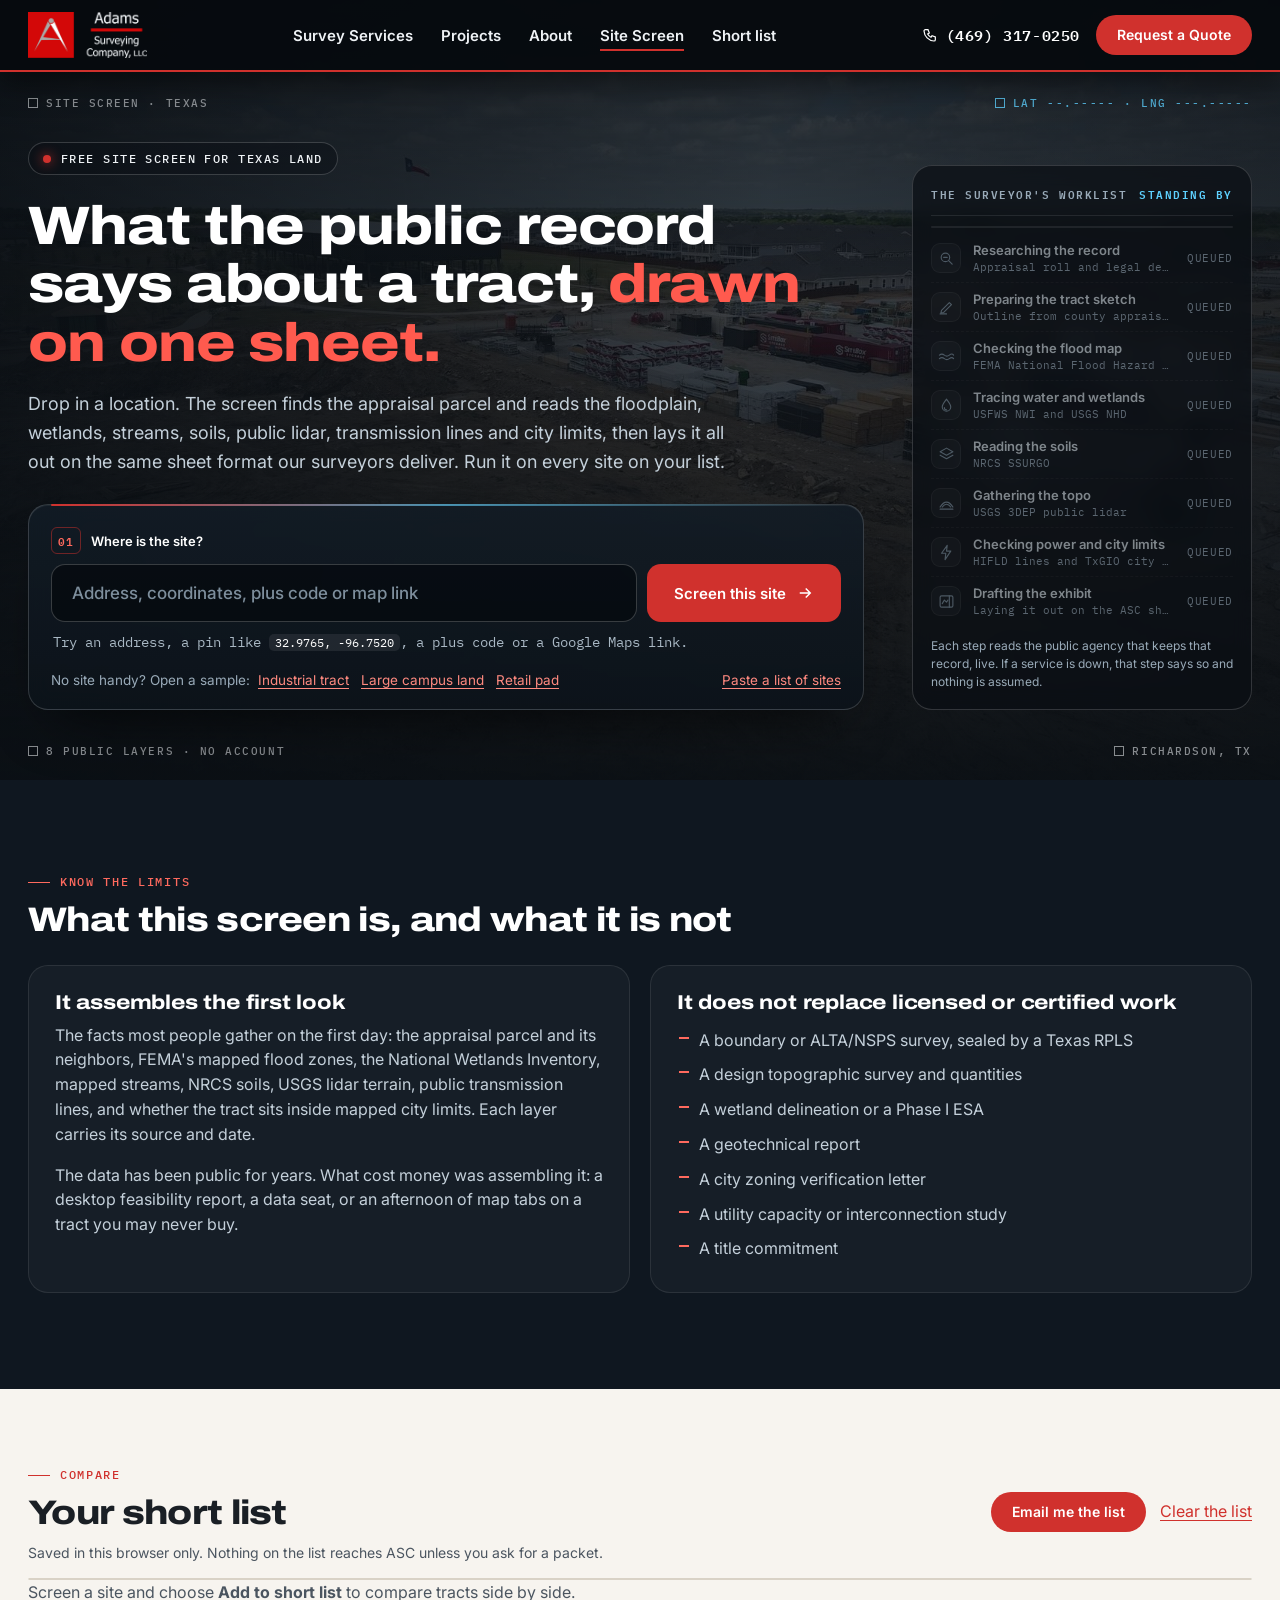
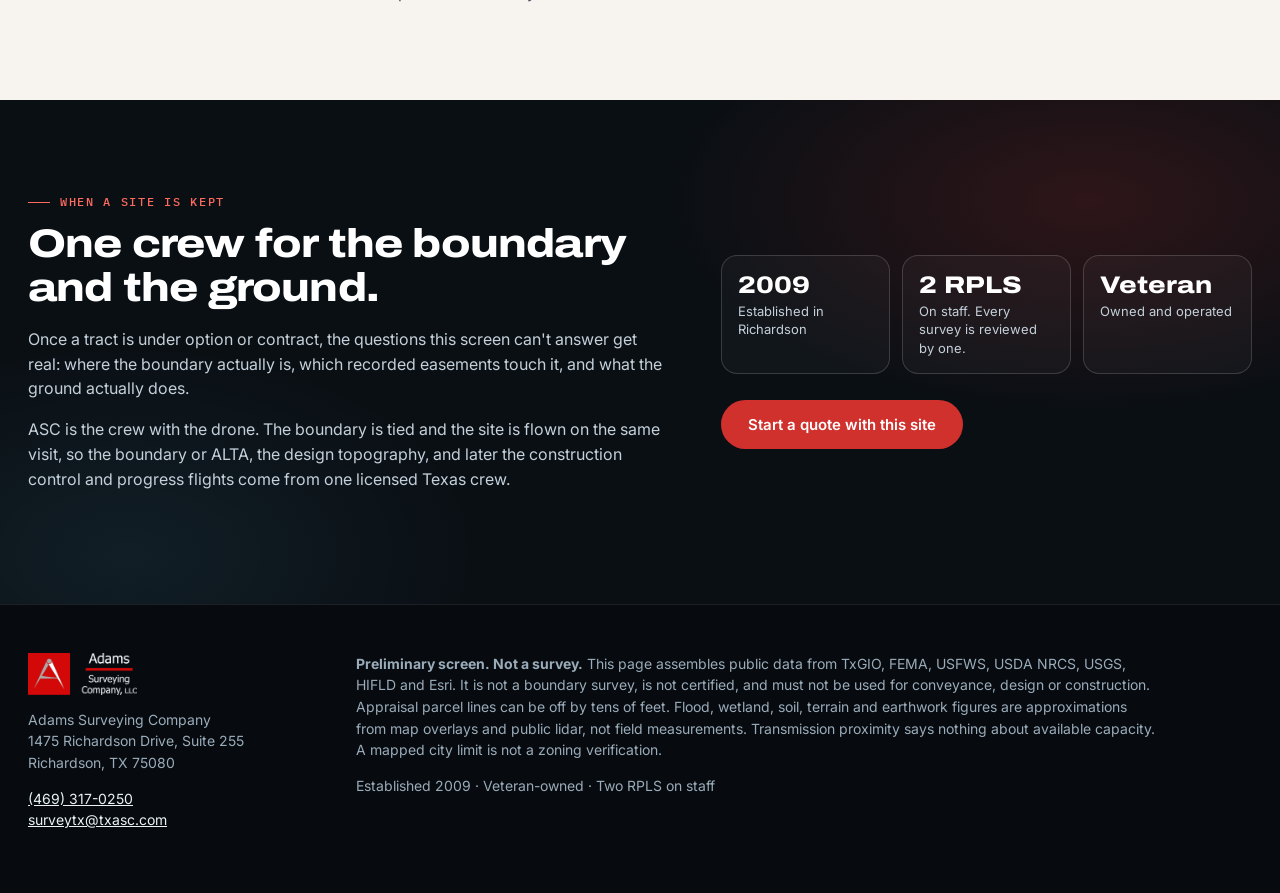
==== commit ea0c1629: "Site Screen round 4: simpler questions at the request form, no scan, data thumbnails, faded aerial -" ====
--- a/screen/index.html
+++ b/screen/index.html
@@ -34,8 +34,8 @@
 <main>
 <section class="hero" aria-labelledby="h1">
   <img class="hero-img" src="img/hero.jpg" alt="" width="1920" height="1080" fetchpriority="high">
+  <div class="hero-reel" id="heroReel" aria-hidden="true"></div>
   <div class="hero-shade"></div>
-  <div class="hero-scan" aria-hidden="true"></div>
   <div class="hud" aria-hidden="true">
     <span class="hud-tl">Site screen · Texas</span>
     <span class="hud-tr" id="hudCoord">Lat --.----- · Lng ---.-----</span>
@@ -56,16 +56,6 @@
           <button class="btn btn-red btn-lg" id="go" type="submit"><span>Screen this site</span><svg viewBox="0 0 24 24" aria-hidden="true"><path d="M5 12h14M13 6l6 6-6 6"/></svg></button>
         </div>
         <p class="guide" id="guide" role="status" aria-live="polite">Try an address, a pin like <code>32.9765, -96.7520</code>, a plus code or a Google Maps link.</p>
-        <div class="c-more">
-          <fieldset class="chips" id="typeSet">
-            <legend><span class="c-n">02</span>What might go here? <span class="opt">optional</span></legend>
-            <div class="chip-row" id="types"></div>
-          </fieldset>
-          <fieldset class="chips" id="stageSet">
-            <legend><span class="c-n">03</span>Where does the site stand?</legend>
-            <div class="chip-row" id="stages"></div>
-          </fieldset>
-        </div>
         <div class="c-foot">
           <p class="samples">No site handy? Open a sample: <span id="samples"></span></p>
           <button type="button" class="linkbtn" id="bulkToggle">Paste a list of sites</button>
@@ -168,6 +158,15 @@
       <div class="packet-form">
         <form id="reqForm" novalidate>
           <p class="pf-site" id="pfSite">Screen a site first, or describe it in the note.</p>
+          <fieldset class="pf-chips" id="stageSet">
+            <legend>Where are you with this site?</legend>
+            <div class="chip-row" id="stages"></div>
+          </fieldset>
+          <fieldset class="pf-chips" id="typeSet">
+            <legend>What's planned for it? <span class="opt">optional</span></legend>
+            <div class="chip-row" id="types"></div>
+          </fieldset>
+          <p class="pf-rec" id="pfRec" hidden></p>
           <div class="pf-grid">
             <label>Name<input name="name" type="text" autocomplete="name" required></label>
             <label>Work email<input name="email" type="email" autocomplete="email" required></label>
--- a/screen/screen.css
+++ b/screen/screen.css
@@ -62,11 +62,11 @@
 .hero{position:relative;background:var(--ink);color:var(--text);overflow:hidden;padding-top:72px;min-height:760px}
 .hero-img{position:absolute;inset:0;width:100%;height:100%;object-fit:cover;object-position:50% 65%;opacity:.55;transform:scale(1.04);animation:drift 40s ease-in-out infinite alternate}
 @keyframes drift{to{transform:scale(1.1) translate(-1.2%,-1%)}}
+.hero-reel{position:absolute;inset:0;overflow:hidden}
+.hero-reel video{position:absolute;inset:0;width:100%;height:100%;object-fit:cover;opacity:0;transition:opacity 2.4s ease;filter:saturate(.85) brightness(.85)}
+.hero-reel video.on{opacity:.62}
 .hero-shade{position:absolute;inset:0;background:linear-gradient(180deg,rgba(10,15,20,.6) 0%,rgba(10,15,20,.2) 35%,rgba(10,15,20,.94) 100%),linear-gradient(90deg,rgba(10,15,20,.9) 0%,rgba(10,15,20,.35) 60%,rgba(10,15,20,.6) 100%)}
 @keyframes draw{to{stroke-dashoffset:0}}
-.hero-scan{position:absolute;top:0;bottom:0;width:30%;left:-30%;background:linear-gradient(90deg,transparent,rgba(208,49,45,.07) 70%,rgba(208,49,45,.35) 99%,transparent);pointer-events:none;animation:scan 9s linear infinite}
-.hero-scan::after{content:"";position:absolute;top:0;bottom:0;right:0;width:1px;background:rgba(255,106,94,.55);box-shadow:0 0 14px rgba(208,49,45,.8)}
-@keyframes scan{to{left:110%}}
 .hud{position:absolute;inset:96px 28px 22px;pointer-events:none;font:500 11px var(--mono);letter-spacing:.14em;text-transform:uppercase;color:rgba(238,242,245,.55);z-index:2}
 .hud span{position:absolute}
 .hud-tl{top:0;left:0}.hud-tr{top:0;right:0;color:rgba(94,209,255,.8)}.hud-bl{bottom:0;left:0}.hud-br{bottom:0;right:0}
@@ -137,7 +137,9 @@
 .wf.ok .wf-ico svg{stroke:#ff8a7f}
 .wf.ok .wf-ms{color:#8fe3bb}
 .wf.ok .wf-d{color:#c4d1da}
-.wf.fail .wf-ms{color:var(--warn)}
+.wf.fail .wf-ms,.wf.part .wf-ms{color:var(--warn)}
+.wf.part .wf-ico{border-color:rgba(208,49,45,.4);background:rgba(208,49,45,.08)}
+.wf.part .wf-ico svg{stroke:#ff8a7f}
 @keyframes march{to{stroke-dashoffset:-14}}
 @keyframes bob{50%{transform:translateY(-1.5px)}}
 .wf-strip-wrap{background:var(--ink);color:var(--text);border-radius:16px;padding:12px 16px 10px;margin-bottom:12px;box-shadow:0 18px 40px -28px rgba(10,15,20,.7)}
@@ -177,10 +179,10 @@
 .ins{background:var(--ink);color:var(--text);border-radius:16px;min-height:168px;border:1px solid rgba(0,0,0,.25);position:relative;overflow:hidden;isolation:isolate;opacity:0;transform:translateY(8px);animation:rise .55s cubic-bezier(.2,.7,.2,1) forwards;box-shadow:0 18px 40px -24px rgba(10,15,20,.7)}
 .ins::after{content:"";position:absolute;left:0;top:0;bottom:0;width:3px;background:var(--c,var(--cyan));z-index:3}
 .ins-media{position:absolute;inset:0;z-index:0;pointer-events:none}
-.ins-media video{position:absolute;inset:0;width:100%;height:100%;object-fit:cover;opacity:0;filter:saturate(.55) contrast(1.05) brightness(.8);transition:opacity 1.2s ease}
-.ins-media.has-clip video{opacity:.5}
+.ins-media video{position:absolute;inset:0;width:100%;height:100%;object-fit:cover;opacity:0;filter:saturate(.7) contrast(1.05) brightness(.95);transition:opacity 1.2s ease}
+.ins-media.has-clip video{opacity:.7}
 .ins-media.has-clip .ins-motif{opacity:.25}
-.ins-media::after{content:"";position:absolute;inset:0;background:linear-gradient(100deg,rgba(10,15,20,.96) 0%,rgba(10,15,20,.86) 45%,rgba(10,15,20,.45) 100%),linear-gradient(0deg,rgba(10,15,20,.7),transparent 60%)}
+.ins-media::after{content:"";position:absolute;inset:0;background:linear-gradient(100deg,rgba(10,15,20,.9) 0%,rgba(10,15,20,.68) 50%,rgba(10,15,20,.2) 100%),linear-gradient(0deg,rgba(10,15,20,.55),transparent 55%)}
 .ins-motif{position:absolute;inset:-40px;opacity:.7;background-repeat:repeat;transition:opacity 1s}
 .m-flood{background-image:url("data:image/svg+xml,%3Csvg xmlns='http://www.w3.org/2000/svg' width='160' height='40'%3E%3Cpath d='M0 20c20-12 60-12 80 0s60 12 80 0' fill='none' stroke='%235ab0ff' stroke-opacity='.45' stroke-width='1.4'/%3E%3C/svg%3E");background-size:160px 22px;animation:drift-x 14s linear infinite}
 .m-water{background-image:radial-gradient(circle at 70% 55%,transparent 0 18px,rgba(95,211,168,.35) 19px,transparent 20px 38px,rgba(95,211,168,.25) 39px,transparent 40px 58px,rgba(95,211,168,.16) 59px,transparent 60px);background-size:100% 100%;animation:ripple 5s ease-out infinite}
@@ -237,13 +239,22 @@
 .readout{list-style:none;margin:0;padding:0}
 .readout li{display:grid;grid-template-columns:14px 1fr;gap:10px;padding:11px 0;border-top:1px solid var(--line-d)}
 .readout li:first-child{border-top:0}
-.readout .ro{display:grid;grid-template-columns:34px 1fr;gap:12px;padding:11px 0;border-bottom:1px solid rgba(255,255,255,.06);position:relative}
+.readout .ro{display:grid;grid-template-columns:52px 1fr;gap:12px;padding:11px 0;border-bottom:1px solid rgba(255,255,255,.06);position:relative}
 .readout .ro:last-child{border-bottom:0}
-.ro-ico{position:relative;width:34px;height:34px;border-radius:10px;display:grid;place-items:center;background:color-mix(in srgb,var(--c) 12%,transparent);border:1px solid color-mix(in srgb,var(--c) 40%,transparent)}
+.ro-ico{position:relative;width:52px;height:52px;border-radius:10px;display:grid;place-items:center;background:color-mix(in srgb,var(--c) 12%,transparent);border:1px solid color-mix(in srgb,var(--c) 40%,transparent)}
 .ro-ico svg{width:18px;height:18px;fill:none;stroke:var(--c);stroke-width:1.6;stroke-linecap:round;stroke-linejoin:round}
+.ro-ico svg.ro-th{width:52px;height:52px;stroke:none;fill:none;stroke-width:1}
+.ro-th{display:block;border-radius:9px;box-shadow:inset 0 0 0 1px rgba(255,255,255,.08)}
+.ro-ico:has(.ro-th){background:none;border-color:color-mix(in srgb,var(--c) 45%,transparent);box-shadow:0 0 18px -8px var(--c)}
+.th-scan{animation:thscan 1.4s linear infinite}
+@keyframes thscan{to{transform:translateX(80px)}}
 .ro-ico .st{position:absolute;right:-3px;bottom:-3px;width:9px;height:9px;margin:0;border:2px solid var(--ink2)}
 .ro.idle .ro-ico,.ro.off .ro-ico{filter:grayscale(1);opacity:.5}
-.ro.wait .ro-ico .st{border:2px solid var(--cyan);border-top-color:transparent}
+.ro.wait .ro-th{display:block;border-radius:9px;box-shadow:inset 0 0 0 1px rgba(255,255,255,.08)}
+.ro-ico:has(.ro-th){background:none;border-color:color-mix(in srgb,var(--c) 45%,transparent);box-shadow:0 0 18px -8px var(--c)}
+.th-scan{animation:thscan 1.4s linear infinite}
+@keyframes thscan{to{transform:translateX(80px)}}
+.ro-ico .st{border:2px solid var(--cyan);border-top-color:transparent}
 .ro.wait .ro-ico{box-shadow:0 0 0 4px color-mix(in srgb,var(--c) 10%,transparent)}
 .ro.wait .ro-v{background:linear-gradient(90deg,rgba(255,255,255,.06),rgba(255,255,255,.16),rgba(255,255,255,.06));background-size:200% 100%;animation:shimmer 1.2s linear infinite;color:transparent;border-radius:4px}
 .ro-body{min-width:0}
@@ -278,6 +289,13 @@
 .pk-list li::before{content:"";position:absolute;left:0;top:3px;width:16px;height:16px;border-radius:5px;background:var(--red);mask:url("data:image/svg+xml,%3Csvg xmlns='http://www.w3.org/2000/svg' viewBox='0 0 24 24' fill='none' stroke='black' stroke-width='3'%3E%3Cpath d='M5 12l5 5L20 7'/%3E%3C/svg%3E") center/12px no-repeat,linear-gradient(#000,#000);-webkit-mask-composite:xor;mask-composite:exclude}
 .packet-form{background:var(--ink2);color:var(--text);border-radius:22px;padding:26px;position:sticky;top:90px;box-shadow:0 40px 80px -40px rgba(10,15,20,.7)}
 .packet-form::before{content:"";display:block;height:2px;margin:-26px -26px 22px;border-radius:22px 22px 0 0;background:linear-gradient(90deg,var(--red),rgba(94,209,255,.7),transparent)}
+.pf-chips{border:0;padding:0;margin:0 0 14px;min-width:0}
+.pf-chips legend{font:600 13px var(--bd);color:#fff;margin:0 0 8px;padding:0}
+.pf-chips .opt{font:500 11px var(--mono);color:var(--muted);margin-left:6px}
+.pf-chips .chip{padding:7px 12px;font-size:12.5px}
+.pf-chips .chip svg{width:15px;height:15px}
+.pf-rec{font:13px/1.5 var(--bd);color:#cfe0e6;border-left:2px solid var(--red);background:rgba(208,49,45,.08);border-radius:0 10px 10px 0;padding:9px 12px;margin:0 0 16px;animation:fadein .4s ease}
+.pf-rec b{color:#fff;font-weight:600}
 .pf-site{font:12.5px/1.5 var(--mono);background:rgba(255,255,255,.06);border:1px solid var(--line-d);border-radius:10px;padding:9px 12px;margin-bottom:16px;color:#cfe0e6}
 .pf-grid{display:grid;grid-template-columns:minmax(0,1fr) minmax(0,1fr);gap:12px;margin-bottom:18px}
 .pf-grid label{display:block;font:500 13px var(--bd);color:#dbe4ea}
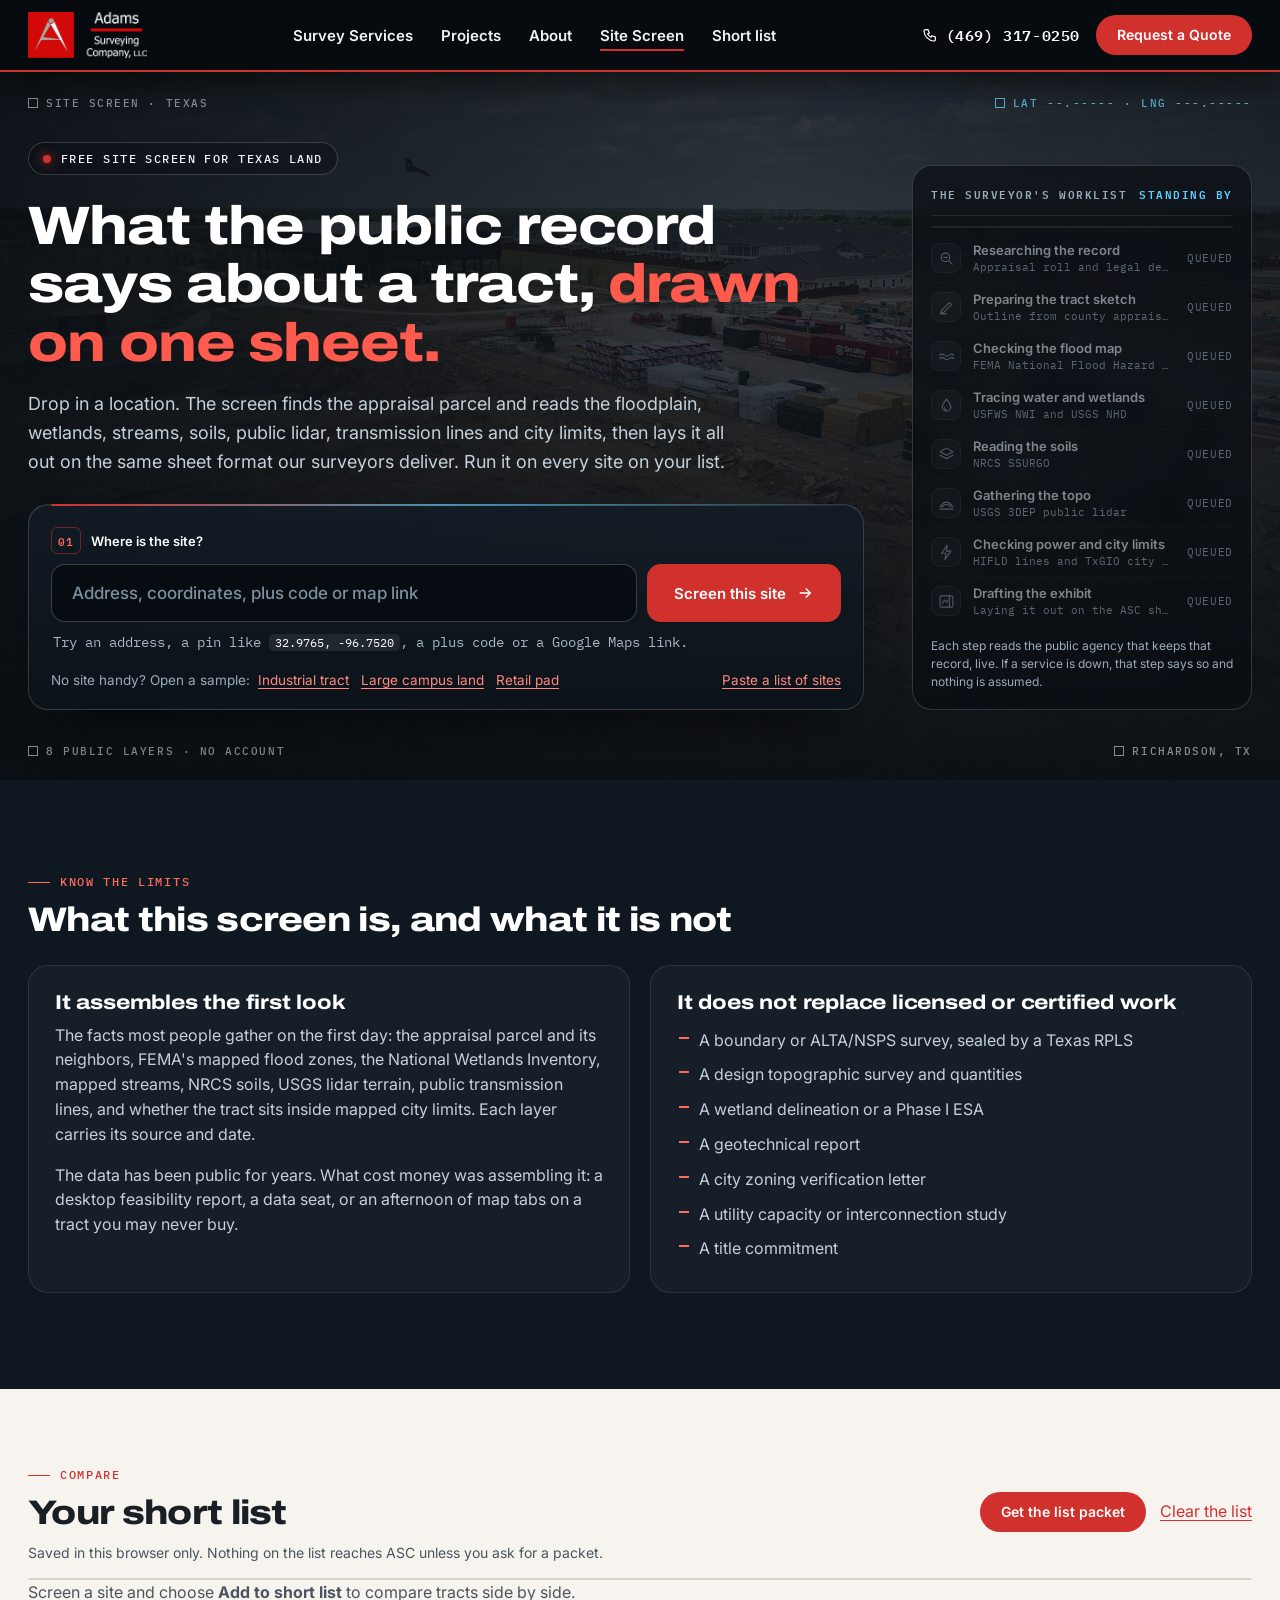
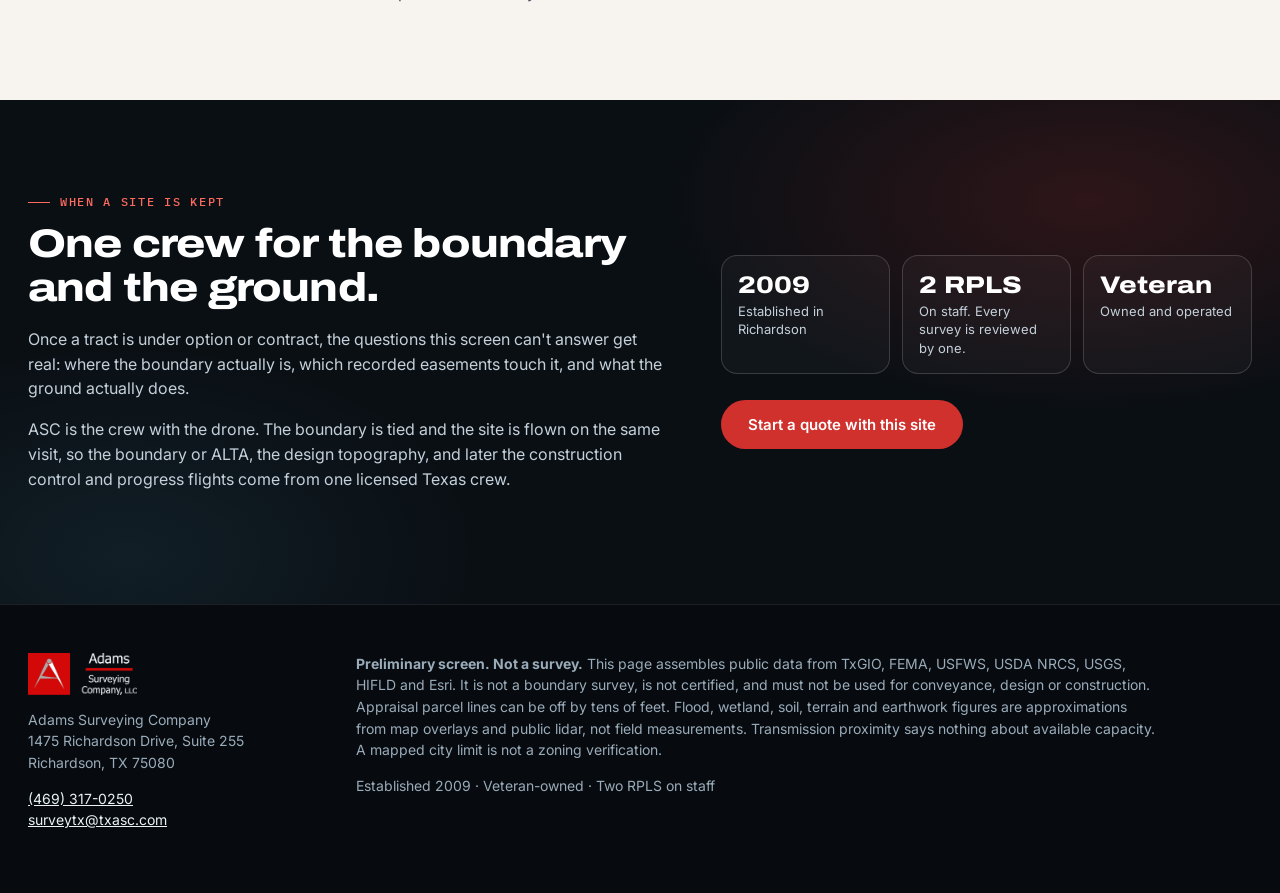
==== commit 6aedf8f8: "Site Screen: open packet on screen, nearby parcel picks, FEMA date, share tags, alert function (not " ====
--- a/screen/index.html
+++ b/screen/index.html
@@ -6,6 +6,20 @@
 <meta name="robots" content="noindex,nofollow">
 <title>Site Screen | Adams Surveying Company</title>
 <meta name="description" content="A free, preliminary public-record screen for Texas land, drawn on an ASC sheet: appraisal parcel, mapped floodplain, wetlands, soils, public-lidar terrain, transmission proximity and jurisdiction. Not a survey.">
+<link rel="icon" type="image/png" sizes="64x64" href="img/favicon.png">
+<link rel="apple-touch-icon" href="img/apple-touch.png">
+<meta property="og:type" content="website">
+<meta property="og:site_name" content="Adams Surveying Company">
+<meta property="og:title" content="Site Screen | Adams Surveying Company">
+<meta property="og:description" content="A free, preliminary public-record screen for Texas land, drawn on an ASC sheet. Not a survey.">
+<meta property="og:url" content="https://txasc.github.io/ASC-Research/screen/">
+<meta property="og:image" content="https://txasc.github.io/ASC-Research/screen/img/og.jpg">
+<meta property="og:image:width" content="1200">
+<meta property="og:image:height" content="630">
+<meta name="twitter:card" content="summary_large_image">
+<meta name="twitter:title" content="Site Screen | Adams Surveying Company">
+<meta name="twitter:description" content="A free, preliminary public-record screen for Texas land, drawn on an ASC sheet. Not a survey.">
+<meta name="twitter:image" content="https://txasc.github.io/ASC-Research/screen/img/og.jpg">
 <link rel="preconnect" href="https://fonts.googleapis.com">
 <link rel="preconnect" href="https://fonts.gstatic.com" crossorigin>
 <link href="https://fonts.googleapis.com/css2?family=Archivo:wdth,wght@100..125,400..900&family=Inter:wght@400;500;600;700&family=IBM+Plex+Mono:wght@400;500;600&family=IBM+Plex+Sans+Condensed:wght@400;600;700&display=swap" rel="stylesheet">
@@ -85,11 +99,12 @@
         <p class="kicker" id="resKind">Site screen</p>
         <h2 id="resTitle">Site</h2>
         <p class="res-sub" id="resSub"></p>
+        <p class="res-rec" id="resRec" hidden></p>
       </div>
       <div class="res-actions">
         <button class="btn btn-line" type="button" id="btnShare">Copy share link</button>
         <button class="btn btn-line" type="button" id="btnList">Add to short list</button>
-        <a class="btn btn-red" href="#packet" id="btnPacket">Email me the full packet</a>
+        <a class="btn btn-red" href="#packet" id="btnPacket">Get the full packet</a>
       </div>
     </div>
 
@@ -121,12 +136,13 @@
           <div class="model-mark" aria-hidden="true">PRELIMINARY MODEL · NOT A SURVEY</div>
           <p class="model-cap" id="modelCap"></p>
         </div>
-        <p class="sheet-note">Screen preview. The full-size sheet comes with the emailed packet. Appraisal parcel lines are not a boundary and can be off by tens of feet; every figure is approximate and from public data. Not for conveyance, design or construction.</p>
+        <p class="sheet-note">Screen preview. The full-size sheet comes with the packet. Appraisal parcel lines are not a boundary and can be off by tens of feet; every figure is approximate and from public data. Not for conveyance, design or construction.</p>
       </div>
 
       <aside class="panel" aria-label="Screen summary">
         <div class="panel-h"><span>Public record · live</span><span class="panel-live" id="panelLive">Live</span></div>
         <ol class="readout" id="readout"></ol>
+        <div class="retry" id="retryBox" hidden><span id="retryTxt"></span><button type="button" class="btn btn-line btn-sm" id="btnRetry">Retry missing layers</button></div>
         <div class="adj" id="adjBox" hidden>
           <h4>Assemblage</h4>
           <p id="adjText">Click a neighboring parcel on the sheet to add it to the screen. Layers recompute for the combined outline.</p>
@@ -139,8 +155,8 @@
     <div class="wrap packet-grid">
       <div class="packet-copy">
         <p class="kicker">The full packet</p>
-        <h2>Get the complete screen in your inbox.</h2>
-        <p>The packet is what you forward to a partner, a lender or your engineer. A surveyor looks it over before it goes out.</p>
+        <h2>Open the complete screen.</h2>
+        <p>The packet is what you forward to a partner, a lender or your engineer. Tell us who you are and it opens right here, ready to save as a PDF. A surveyor looks over every request.</p>
         <ul class="pk-list" id="pkList">
           <li><b>Full-size sheet</b> in the same 24 × 36 layout as our survey deliverables</li>
           <li><b>Layer-by-layer findings</b> with the agency, dataset and date behind each one</li>
@@ -189,20 +205,21 @@
             <label class="check wide"><input type="checkbox" name="proposal"> Also send a proposal for survey work on this site</label>
             <label class="check wide"><input type="checkbox" name="records"> Also research the recorded deeds and plats</label>
           </div>
-          <button class="btn btn-red btn-lg" type="submit">Email me the packet</button>
+          <button class="btn btn-red btn-lg" type="submit">Open my packet</button>
           <p class="pf-fine">We use your details to send the packet and follow up on this site. Nothing is shared or sold.</p>
           <p class="notice" id="reqErr" role="alert" hidden></p>
         </form>
         <div class="done" id="reqDone" hidden tabindex="-1">
-          <p class="kicker">Packet requested</p>
-          <h3 id="doneH">It's on the way.</h3>
+          <p class="kicker">Packet open</p>
+          <h3 id="doneH">Your packet is open below.</h3>
           <ol class="next">
-            <li><strong>A surveyor checks the screen</strong> so the packet reads correctly for this site.</li>
-            <li><strong>The packet reaches <span id="doneEmail">your inbox</span></strong>, usually within one business day.</li>
+            <li><strong>Save it now.</strong> The sheet and the full brief are unlocked on this screen. Save them as a PDF to forward to your team.</li>
+            <li><strong>A surveyor looks it over.</strong> Your request comes straight to our office. If anything on the screen reads wrong for this site, we'll reach you at <span id="doneEmail">your email</span>.</li>
             <li><strong>If you asked for a proposal,</strong> it comes as a separate written scope and price. Nothing is ordered until you approve it.</li>
           </ol>
-          <p>The full brief is open on this screen now. Questions in the meantime: <a href="tel:+14693170250">(469) 317-0250</a> or <a href="mailto:surveytx@txasc.com">surveytx@txasc.com</a>.</p>
-          <button class="btn btn-line" type="button" id="again">Screen another site</button>
+          <p>Questions in the meantime: <a href="tel:+14693170250">(469) 317-0250</a> or <a href="mailto:surveytx@txasc.com">surveytx@txasc.com</a>.</p>
+          <div class="done-act"><button class="btn btn-red" type="button" id="btnSavePdf">Save sheet and brief as PDF</button>
+          <button class="btn btn-line" type="button" id="again">Screen another site</button></div>
         </div>
       </div>
     </div>
@@ -240,7 +257,7 @@
     <div class="sl-head">
       <div><p class="kicker">Compare</p><h2 id="slH">Your short list</h2></div>
       <div class="sl-actions">
-        <a class="btn btn-red" href="#packet" id="slPacket">Email me the list</a>
+        <a class="btn btn-red" href="#packet" id="slPacket">Get the list packet</a>
         <button class="linkbtn" type="button" id="slClear">Clear the list</button>
       </div>
     </div>
@@ -286,7 +303,7 @@
 
 <div class="noprint" aria-hidden="true">
   <img src="img/sheet-logo.png" alt="" width="80" height="149">
-  <p><strong>This preview doesn't print.</strong> The full packet, with the full-size sheet, is emailed from the Site Screen page.</p>
+  <p><strong>This preview doesn't print.</strong> The full packet, with the full-size sheet, opens on the Site Screen page once you add your contact details.</p>
   <p>Adams Surveying Company · (469) 317-0250 · surveytx@txasc.com</p>
 </div>
 <div class="toast" id="toast" role="status" aria-live="polite"></div>
--- a/screen/screen.css
+++ b/screen/screen.css
@@ -258,6 +258,9 @@
 .ro.wait .ro-ico{box-shadow:0 0 0 4px color-mix(in srgb,var(--c) 10%,transparent)}
 .ro.wait .ro-v{background:linear-gradient(90deg,rgba(255,255,255,.06),rgba(255,255,255,.16),rgba(255,255,255,.06));background-size:200% 100%;animation:shimmer 1.2s linear infinite;color:transparent;border-radius:4px}
 .ro-body{min-width:0}
+.retry{margin:10px 0 4px;padding:10px 12px;border:1px solid rgba(240,179,90,.35);background:rgba(240,179,90,.07);border-radius:12px;font:12.5px/1.45 var(--bd);color:#e9dcc6;display:flex;flex-direction:column;gap:8px;align-items:flex-start}
+.retry .btn{padding:7px 14px;font-size:12.5px;color:#fff;border-color:rgba(255,255,255,.3)}
+.done-act{display:flex;gap:10px;flex-wrap:wrap;margin-top:14px}
 .ro-k{display:flex;justify-content:space-between;gap:8px;align-items:center}
 .ro-src{font:500 9.5px var(--mono);letter-spacing:.08em;color:color-mix(in srgb,var(--c) 70%,#fff);background:color-mix(in srgb,var(--c) 10%,transparent);border-radius:999px;padding:2px 7px;white-space:nowrap}
 .ro-m{height:4px;border-radius:4px;background:rgba(255,255,255,.07);margin-top:7px;overflow:hidden}
@@ -442,22 +445,28 @@
 
 /* Printing: the public preview doesn't print. ASC staff produce the packet. */
 @media print{
-  body:not(.staff)>*:not(.noprint){display:none!important}
-  body:not(.staff){background:#fff}
-  body:not(.staff) .noprint{display:block;padding:1in;font:14pt/1.5 var(--bd);color:#111}
-  body:not(.staff) .noprint img{width:80px;height:auto;margin-bottom:20px}
-  body.staff{background:#fff}
+  body:not(.staff):not(.unlocked)>*:not(.noprint){display:none!important}
+  body:not(.staff):not(.unlocked){background:#fff}
+  body:not(.staff):not(.unlocked) .noprint{display:block;padding:1in;font:14pt/1.5 var(--bd);color:#111}
+  body:not(.staff):not(.unlocked) .noprint img{width:80px;height:auto;margin-bottom:20px}
+  body:is(.staff,.unlocked){background:#fff}
   @page{size:17in 11in;margin:.3in}
-  body.staff .hdr,body.staff .hero,body.staff .explain,body.staff .shortlist,body.staff .kept,body.staff .foot,body.staff .res-actions,body.staff .viewbar,body.staff .layers,body.staff .panel,body.staff .insights,body.staff .wf-strip-wrap,body.staff .toast,body.staff .skip,body.staff .model-wrap,body.staff .packet-form,body.staff .pk-list,body.staff .packet-copy>p,body.staff .packet-copy>h2,body.staff .packet-copy>.kicker,body.staff .sheet-note,body.staff .cursor-hud,body.staff .lock-veil{display:none!important}
-  body.staff .results{padding:0;background:#fff}
-  body.staff .results::before{display:none}
-  body.staff .res-head{display:none}
-  body.staff .res-grid{display:block}
-  body.staff .sheet-wrap{box-shadow:none;border-radius:0;break-after:page}
-  body.staff #sheet{width:100%;height:auto;max-height:10.3in}
-  body.staff .packet{background:#fff;padding:0;margin:0;border:0}
-  body.staff .packet-grid{display:block}
-  body.staff .brief.locked .brief-in{max-height:none}
-  body.staff .ctable{font-size:9.5pt}
-  body.staff .b-card,body.staff .ctable tr{break-inside:avoid}
-}
+  body:is(.staff,.unlocked) .hdr,body:is(.staff,.unlocked) .hero,body:is(.staff,.unlocked) .explain,body:is(.staff,.unlocked) .shortlist,body:is(.staff,.unlocked) .kept,body:is(.staff,.unlocked) .foot,body:is(.staff,.unlocked) .res-actions,body:is(.staff,.unlocked) .viewbar,body:is(.staff,.unlocked) .layers,body:is(.staff,.unlocked) .panel,body:is(.staff,.unlocked) .insights,body:is(.staff,.unlocked) .wf-strip-wrap,body:is(.staff,.unlocked) .toast,body:is(.staff,.unlocked) .skip,body:is(.staff,.unlocked) .model-wrap,body:is(.staff,.unlocked) .packet-form,body:is(.staff,.unlocked) .pk-list,body:is(.staff,.unlocked) .packet-copy>p,body:is(.staff,.unlocked) .packet-copy>h2,body:is(.staff,.unlocked) .packet-copy>.kicker,body:is(.staff,.unlocked) .sheet-note,body:is(.staff,.unlocked) .cursor-hud,body:is(.staff,.unlocked) .lock-veil{display:none!important}
+  body:is(.staff,.unlocked) .results{padding:0;background:#fff}
+  body:is(.staff,.unlocked) .results::before{display:none}
+  body:is(.staff,.unlocked) .res-head{display:none}
+  body:is(.staff,.unlocked) .res-grid{display:block}
+  body:is(.staff,.unlocked) .sheet-wrap{box-shadow:none;border-radius:0;break-after:page}
+  body:is(.staff,.unlocked) #sheet{width:100%;height:auto;max-height:10.3in}
+  body:is(.staff,.unlocked) .packet{background:#fff;padding:0;margin:0;border:0}
+  body:is(.staff,.unlocked) .packet-grid{display:block}
+  body:is(.staff,.unlocked) .brief.locked .brief-in{max-height:none}
+  body:is(.staff,.unlocked) .ctable{font-size:9.5pt}
+  body:is(.staff,.unlocked) .b-card,body:is(.staff,.unlocked) .ctable tr{break-inside:avoid}
+}
+.picks{display:grid;gap:6px;margin-top:8px}
+.pick{display:flex;flex-wrap:wrap;gap:2px 10px;align-items:baseline;text-align:left;background:rgba(255,255,255,.04);border:1px solid rgba(255,255,255,.14);border-left:3px solid #d0312d;border-radius:6px;padding:8px 10px;font:inherit;font-size:13px;cursor:pointer;color:#e9ecee}
+.pick:hover,.pick:focus-visible{border-color:#d0312d;background:rgba(208,49,45,.12)}
+.pick b{font-weight:600}.pick span{flex:1 1 160px;min-width:0;overflow-wrap:anywhere}.pick i{font-style:normal;color:#9aa3aa;font-size:12px}
+.res-rec{margin:8px 0 0;font-size:14.5px;color:var(--char-muted,#4a5056);max-width:62ch}
+.res-rec b{color:#921A1D;font-weight:600}.res-rec a{color:inherit;font-weight:600;text-underline-offset:3px}
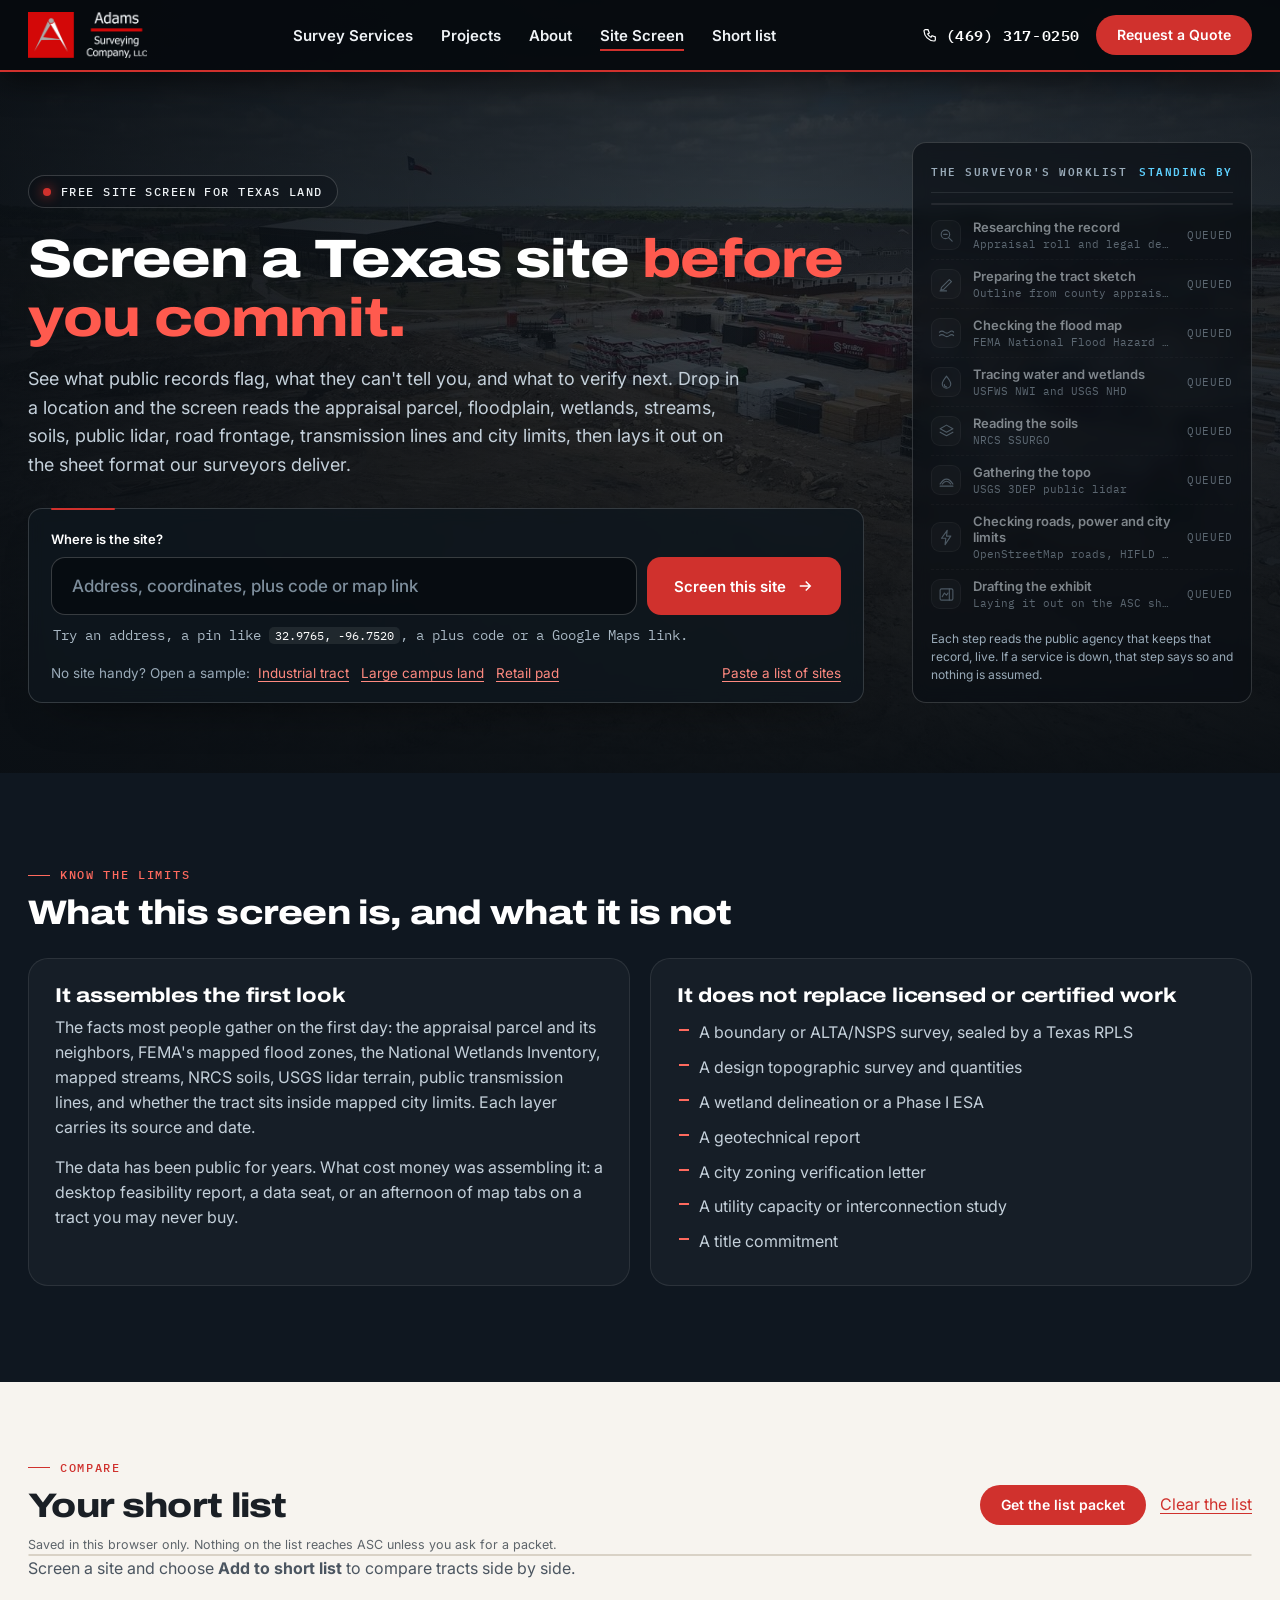
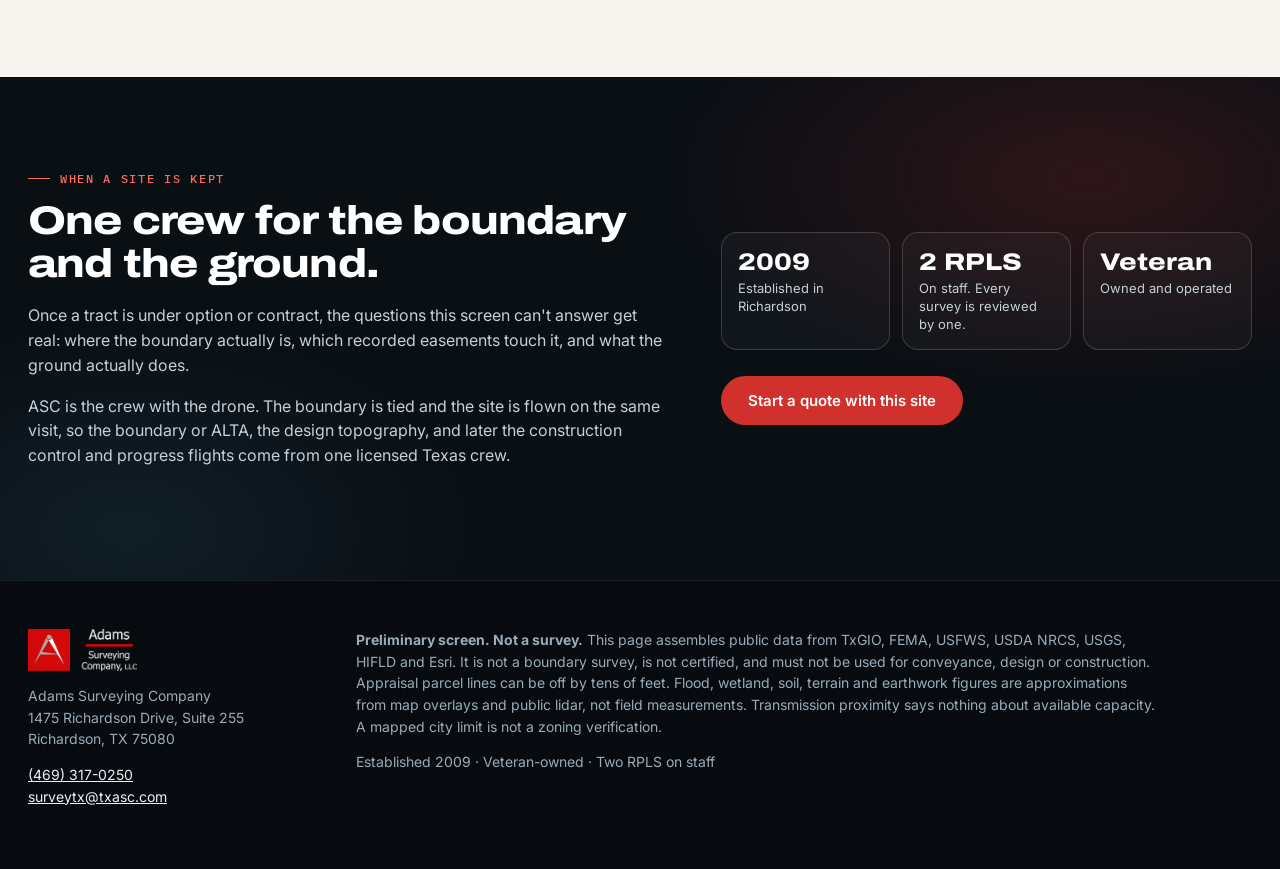
==== commit 8d5f9200: "Site Screen round 6: tract confirmation, acreage by source, honest layer states - You entered / We m" ====
--- a/screen/index.html
+++ b/screen/index.html
@@ -50,21 +50,16 @@
   <img class="hero-img" src="img/hero.jpg" alt="" width="1920" height="1080" fetchpriority="high">
   <div class="hero-reel" id="heroReel" aria-hidden="true"></div>
   <div class="hero-shade"></div>
-  <div class="hud" aria-hidden="true">
-    <span class="hud-tl">Site screen · Texas</span>
-    <span class="hud-tr" id="hudCoord">Lat --.----- · Lng ---.-----</span>
-    <span class="hud-bl">8 public layers · No account</span>
-    <span class="hud-br">Richardson, TX</span>
-  </div>
+  <span class="hud-tr" id="hudCoord" hidden></span>
 
   <div class="hero-in">
     <div class="hero-copy">
       <p class="eyebrow"><span class="dot"></span>Free site screen for Texas land</p>
-      <h1 id="h1">What the public record says about a tract, <span class="accent">drawn on one sheet.</span></h1>
-      <p class="lede">Drop in a location. The screen finds the appraisal parcel and reads the floodplain, wetlands, streams, soils, public lidar, transmission lines and city limits, then lays it all out on the same sheet format our surveyors deliver. Run it on every site on your list.</p>
+      <h1 id="h1">Screen a Texas site <span class="accent">before you commit.</span></h1>
+      <p class="lede">See what public records flag, what they can't tell you, and what to verify next. Drop in a location and the screen reads the appraisal parcel, floodplain, wetlands, streams, soils, public lidar, road frontage, transmission lines and city limits, then lays it out on the sheet format our surveyors deliver.</p>
 
       <form class="console" id="console" autocomplete="off" novalidate>
-        <div class="c-step"><span class="c-n">01</span><label for="loc">Where is the site?</label></div>
+        <div class="c-step"><label for="loc">Where is the site?</label></div>
         <div class="field-row">
           <input id="loc" name="loc" type="text" inputmode="text" placeholder="Address, coordinates, plus code or map link" aria-describedby="guide">
           <button class="btn btn-red btn-lg" id="go" type="submit"><span>Screen this site</span><svg viewBox="0 0 24 24" aria-hidden="true"><path d="M5 12h14M13 6l6 6-6 6"/></svg></button>
@@ -80,6 +75,7 @@
           <div class="bulk-row"><button class="btn btn-ghost" type="button" id="bulkGo">Screen the list</button><span class="bulk-status" id="bulkStatus" role="status"></span></div>
         </div>
         <p class="notice" id="notice" role="alert" hidden></p>
+        <div class="picks notice-picks" id="noticePicks" hidden></div>
       </form>
     </div>
 
@@ -104,9 +100,11 @@
       <div class="res-actions">
         <button class="btn btn-line" type="button" id="btnShare">Copy share link</button>
         <button class="btn btn-line" type="button" id="btnList">Add to short list</button>
-        <a class="btn btn-red" href="#packet" id="btnPacket">Get the full packet</a>
-      </div>
-    </div>
+        <a class="btn btn-line" href="#packet" id="btnPacket">Get the full packet</a>
+        <a class="btn btn-red" href="#packet" id="btnProposal">Request a proposal</a>
+      </div>
+    </div>
+    <div class="match" id="matchBox" hidden aria-live="polite"></div>
 
     <div class="wf-strip-wrap" aria-label="Survey steps"><div class="wf-strip-h"><span>Working the site</span><span id="wfState"></span></div><div class="wf-bar" aria-hidden="true"><i></i></div><ol class="wf-strip" id="wfStrip"></ol></div>
 
@@ -156,7 +154,7 @@
       <div class="packet-copy">
         <p class="kicker">The full packet</p>
         <h2>Open the complete screen.</h2>
-        <p>The packet is what you forward to a partner, a lender or your engineer. Tell us who you are and it opens right here, ready to save as a PDF. A surveyor looks over every request.</p>
+        <p>The packet is what you forward to a partner, a lender or your engineer. Tell us who you are and it opens right here, ready to save as a PDF. The findings above stay free either way.</p>
         <ul class="pk-list" id="pkList">
           <li><b>Full-size sheet</b> in the same 24 × 36 layout as our survey deliverables</li>
           <li><b>Layer-by-layer findings</b> with the agency, dataset and date behind each one</li>
@@ -173,7 +171,22 @@
 
       <div class="packet-form">
         <form id="reqForm" novalidate>
+          <fieldset class="pf-want" id="wantSet">
+            <legend>What would you like?</legend>
+            <label class="want"><input type="radio" name="want" value="packet" checked><span><b>The packet</b><i>Full sheet and brief, open here to save as a PDF</i></span></label>
+            <label class="want"><input type="radio" name="want" value="proposal"><span><b>The packet and a survey proposal</b><i>A written scope and price for this tract. Nothing is ordered until you approve it.</i></span></label>
+          </fieldset>
           <p class="pf-site" id="pfSite">Screen a site first, or describe it in the note.</p>
+          <p class="pf-gap" id="pfGap" hidden></p>
+          <fieldset class="pf-chips" id="tractSet">
+            <legend>Is this the tract you mean?</legend>
+            <div class="chip-row">
+              <label class="chip-r"><input type="radio" name="tract" value="whole"><span>Yes, the whole parcel</span></label>
+              <label class="chip-r"><input type="radio" name="tract" value="more"><span>More than this parcel</span></label>
+              <label class="chip-r"><input type="radio" name="tract" value="part"><span>Only part of it</span></label>
+              <label class="chip-r"><input type="radio" name="tract" value="unsure"><span>Not sure yet</span></label>
+            </div>
+          </fieldset>
           <fieldset class="pf-chips" id="stageSet">
             <legend>Where are you with this site?</legend>
             <div class="chip-row" id="stages"></div>
@@ -201,12 +214,11 @@
               </select>
             </label>
             <label class="wide">Note <span class="opt">optional</span><textarea name="note" rows="2" placeholder="Anything that would help, such as the part of the tract you care about or a target closing date"></textarea></label>
-            <label class="check wide" id="listOpt" hidden><input type="checkbox" name="withList" checked> Include my short list (<span id="listN">0</span> sites)</label>
-            <label class="check wide"><input type="checkbox" name="proposal"> Also send a proposal for survey work on this site</label>
+            <label class="check wide" id="listOpt" hidden><input type="checkbox" name="withList"> Include my short list (<span id="listN">0</span> sites). It is stored with your request.</label>
             <label class="check wide"><input type="checkbox" name="records"> Also research the recorded deeds and plats</label>
           </div>
-          <button class="btn btn-red btn-lg" type="submit">Open my packet</button>
-          <p class="pf-fine">We use your details to send the packet and follow up on this site. Nothing is shared or sold.</p>
+          <button class="btn btn-red btn-lg" type="submit" id="reqGo">Open my packet</button>
+          <p class="pf-fine">We use your details to follow up on this site. Nothing is shared or sold. Road access, boundary lines and acreage are not verified by this screen.</p>
           <p class="notice" id="reqErr" role="alert" hidden></p>
         </form>
         <div class="done" id="reqDone" hidden tabindex="-1">
@@ -214,7 +226,7 @@
           <h3 id="doneH">Your packet is open below.</h3>
           <ol class="next">
             <li><strong>Save it now.</strong> The sheet and the full brief are unlocked on this screen. Save them as a PDF to forward to your team.</li>
-            <li><strong>A surveyor looks it over.</strong> Your request comes straight to our office. If anything on the screen reads wrong for this site, we'll reach you at <span id="doneEmail">your email</span>.</li>
+            <li><strong>Your request reaches our office.</strong> If anything on the screen reads wrong for this site, we'll reach you at <span id="doneEmail">your email</span>.</li>
             <li><strong>If you asked for a proposal,</strong> it comes as a separate written scope and price. Nothing is ordered until you approve it.</li>
           </ol>
           <p>Questions in the meantime: <a href="tel:+14693170250">(469) 317-0250</a> or <a href="mailto:surveytx@txasc.com">surveytx@txasc.com</a>.</p>
@@ -263,6 +275,7 @@
     </div>
     <p class="sl-note">Saved in this browser only. Nothing on the list reaches ASC unless you ask for a packet.</p>
     <div class="sl-table-wrap"><table class="sl-table" id="slTable"></table></div>
+    <p class="sl-note" id="slNote" hidden>Relief is the high ground minus the low ground inside the outline. Average slope is the mean grade across it, from public lidar, so a flat lot with one steep bank can show low relief and a higher slope. Road frontage means a mapped public road line runs within about 100 ft of the tract; it is not legal access. Each link reruns the screen with today's data.</p>
     <p class="sl-empty" id="slEmpty">Screen a site and choose <strong>Add to short list</strong> to compare tracts side by side.</p>
   </div>
 </section>
--- a/screen/screen.css
+++ b/screen/screen.css
@@ -78,8 +78,8 @@
 .hero h1{font-size:54px;color:#fff;max-width:860px;margin-bottom:18px}
 .accent{color:#ff5a4e}
 .lede{font-size:18px;line-height:1.6;max-width:720px;color:#c4d0da;margin-bottom:28px}
-.console{background:linear-gradient(180deg,rgba(18,28,38,.86),rgba(12,19,26,.92));border:1px solid var(--line-d2);border-radius:20px;padding:22px 22px 18px;backdrop-filter:blur(10px);box-shadow:0 30px 60px -30px rgba(0,0,0,.8),inset 0 1px 0 rgba(255,255,255,.06);position:relative}
-.console::before{content:"";position:absolute;left:22px;right:22px;top:-1px;height:2px;background:linear-gradient(90deg,var(--red),rgba(94,209,255,.6),transparent);border-radius:2px}
+.console{background:rgba(14,22,30,.82);border:1px solid var(--line-d2);border-radius:14px;padding:22px 22px 18px;backdrop-filter:blur(8px);box-shadow:0 24px 48px -30px rgba(0,0,0,.7);position:relative}
+.console::before{content:"";position:absolute;left:22px;width:64px;top:-1px;height:2px;background:var(--red);border-radius:2px}
 .c-step,.chips legend{display:flex;align-items:center;gap:10px;font:600 13px var(--bd);color:#fff;margin:0 0 10px;padding:0}
 .c-n{font:600 11px var(--mono);color:#ff6a5e;border:1px solid rgba(208,49,45,.5);border-radius:6px;padding:3px 6px;letter-spacing:.08em}
 .field-row{display:flex;gap:10px}
@@ -111,7 +111,7 @@
 .results .notice,.packet .notice{background:#fff1ef;color:#6b1512}
 
 /* layer monitor */
-.monitor{background:rgba(10,15,20,.72);border:1px solid var(--line-d2);border-radius:20px;padding:18px;backdrop-filter:blur(10px);font-family:var(--mono)}
+.monitor{background:rgba(10,15,20,.66);border:1px solid var(--line-d2);border-radius:14px;padding:18px;backdrop-filter:blur(8px);font-family:var(--bd)}
 .mon-head{display:flex;justify-content:space-between;align-items:center;font:600 11px var(--mono);letter-spacing:.14em;text-transform:uppercase;color:var(--muted);padding-bottom:12px;border-bottom:1px solid var(--line-d)}
 .mon-state{color:var(--cyan);white-space:nowrap}
 .mon-state.run{color:#ffb4ad}
@@ -470,3 +470,33 @@
 .pick b{font-weight:600}.pick span{flex:1 1 160px;min-width:0;overflow-wrap:anywhere}.pick i{font-style:normal;color:#9aa3aa;font-size:12px}
 .res-rec{margin:8px 0 0;font-size:14.5px;color:var(--char-muted,#4a5056);max-width:62ch}
 .res-rec b{color:#921A1D;font-weight:600}.res-rec a{color:inherit;font-weight:600;text-underline-offset:3px}
+
+/* round 6: tract match, acreage by source, proposal step */
+.match{margin:18px 0 6px;background:#fff;border:1px solid #dcdfe2;border-left:4px solid #921A1D;border-radius:10px;padding:16px 18px;color:#1c1f22}
+.match .m-row{display:grid;grid-template-columns:1fr 1.4fr;gap:18px}
+.match .m-k{font:600 11px var(--mono);letter-spacing:.12em;text-transform:uppercase;color:#7a8187;margin:0 0 4px}
+.match p{margin:0;font-size:14.5px;line-height:1.45;overflow-wrap:anywhere}
+.match .m-note,.match .m-gap{margin-top:10px;background:#fbf4e6;border:1px solid #edd9a8;border-radius:6px;padding:8px 10px;font-size:13.5px}
+.match .m-acres{display:flex;flex-wrap:wrap;gap:8px 18px;margin-top:12px;font-size:13px}
+.match .m-acres span{display:flex;flex-direction:column}.match .m-acres i{font-style:normal;color:#6b7177;font-size:12px}.match .m-acres b{font-weight:600}
+.match .m-q{display:flex;flex-wrap:wrap;align-items:center;gap:8px 14px;margin-top:14px;padding-top:12px;border-top:1px solid #eceef0}
+.match .m-q>span{font-weight:600;font-size:14.5px}
+.match .m-btns{display:flex;flex-wrap:wrap;gap:6px}
+.match .picks{margin-top:12px}
+.match .pick{background:#fff;border:1px solid #d6d9dc;border-left:3px solid #921A1D;color:#1c1f22}
+.match .pick:hover,.match .pick:focus-visible{background:#fbf4f4;border-color:#921A1D}
+.match .pick i{color:#6b7177}
+.notice-picks{margin-top:10px}.notice-picks p{margin:0 0 4px;color:#c9d1d7;font-size:13px}
+.ro-gap{display:block;margin-top:4px;color:#f0c27a}
+.pf-want{border:0;padding:0;margin:0 0 14px;display:grid;gap:8px}
+.pf-want legend{font:600 13px var(--bd);color:#fff;margin:0 0 8px;padding:0}
+.want{display:flex;gap:10px;align-items:flex-start;border:1px solid rgba(255,255,255,.16);border-radius:10px;padding:10px 12px;cursor:pointer;background:rgba(10,15,20,.4);color:#e9eef1}
+.want:has(input:checked){border-color:#d0312d;box-shadow:0 0 0 1px #d0312d inset;background:rgba(208,49,45,.12)}
+.want input{margin-top:3px;accent-color:#d0312d}.want span{display:flex;flex-direction:column}.want i{font-style:normal;font-size:12.5px;color:#a9b4bb}
+.pf-gap{margin:-4px 0 12px;background:#fbf4e6;border:1px solid #edd9a8;border-radius:6px;padding:8px 10px;font-size:13px;color:#4d3b12}
+.chip-r{display:inline-flex}.chip-r input{position:absolute;opacity:0;pointer-events:none}
+.chip-r span{border:1px solid rgba(255,255,255,.16);border-radius:999px;padding:7px 12px;font-size:12.5px;cursor:pointer;background:rgba(10,15,20,.5);color:#dbe4ea}
+.chip-r input:checked+span{background:#d0312d;border-color:#d0312d;color:#fff}.chip-r input:focus-visible+span{outline:2px solid #921A1D;outline-offset:2px}
+.sl-note{font-size:12.5px;color:#5d646a;max-width:90ch;margin:10px 0 0}
+.sl-table .flag{font-size:11.5px;color:#9a5b00;font-weight:600}
+@media (max-width:720px){ .match .m-row{grid-template-columns:1fr;gap:10px} .match{padding:14px} }
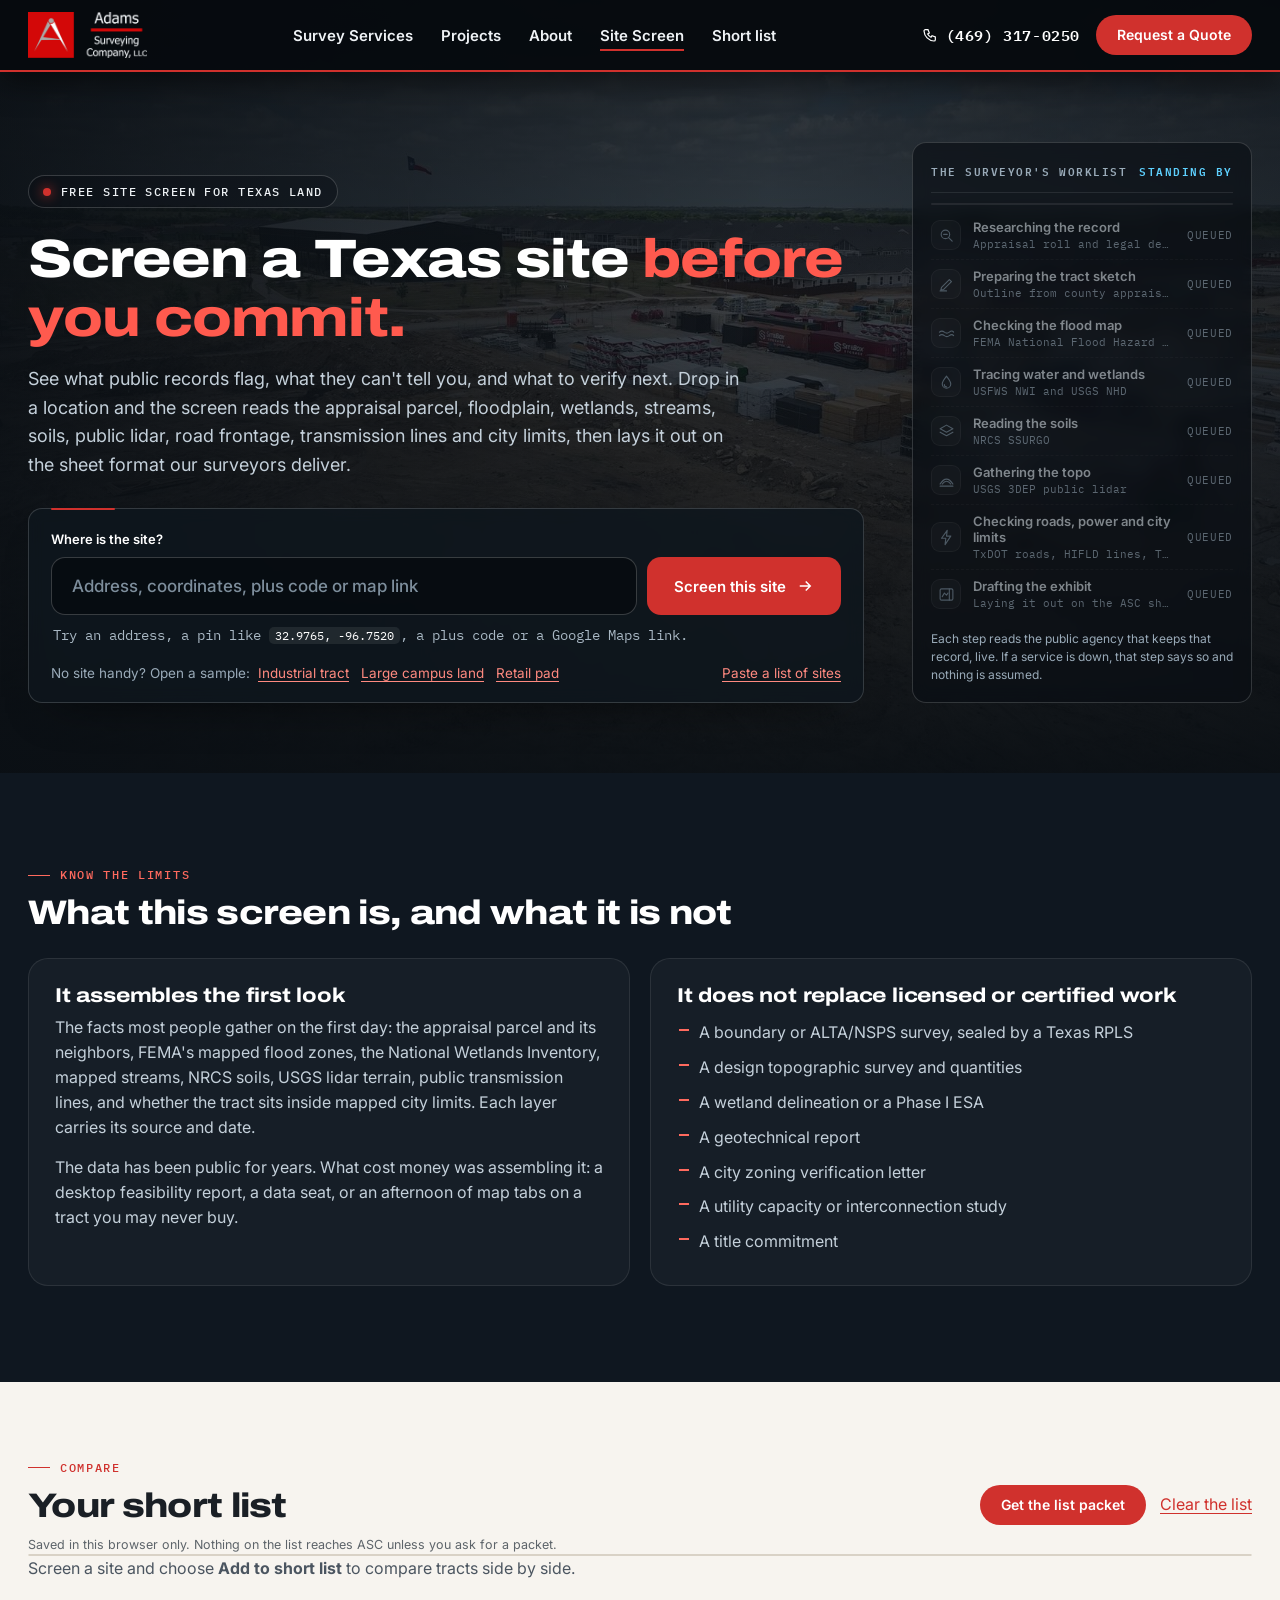
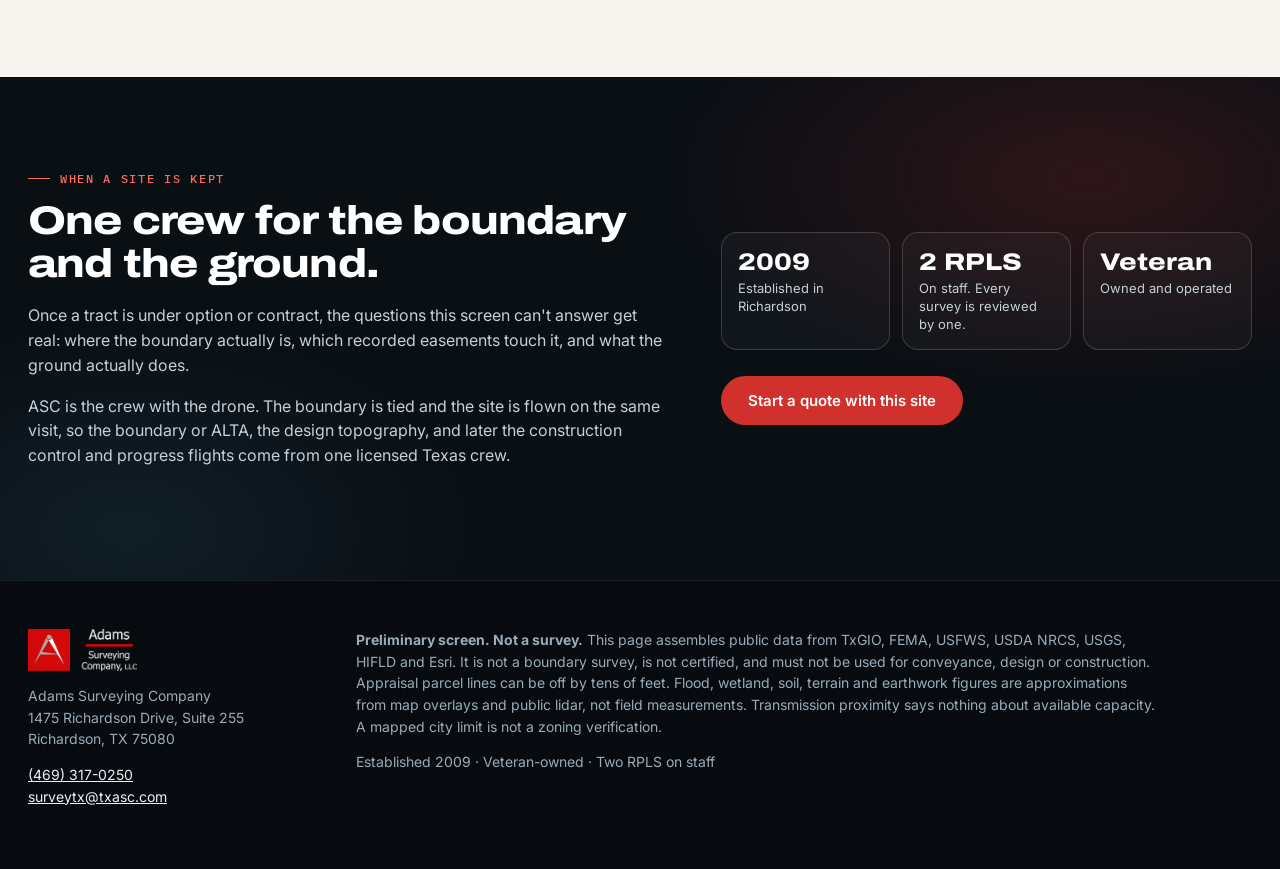
==== commit 9044e940: "Site Screen round 7: exact tract to the estimator, progressive layers, one status line - Requests ca" ====
--- a/screen/index.html
+++ b/screen/index.html
@@ -73,6 +73,7 @@
           <label for="bulkText">One location per line, up to 30. Each site is screened in turn and added to your short list.</label>
           <textarea id="bulkText" rows="4" placeholder="32.6411, -97.0583&#10;FM 664 and I-45, Ennis TX&#10;8644R2XQ+5C"></textarea>
           <div class="bulk-row"><button class="btn btn-ghost" type="button" id="bulkGo">Screen the list</button><span class="bulk-status" id="bulkStatus" role="status"></span></div>
+          <ol class="bulk-list" id="bulkList" hidden></ol>
         </div>
         <p class="notice" id="notice" role="alert" hidden></p>
         <div class="picks notice-picks" id="noticePicks" hidden></div>
@@ -95,6 +96,7 @@
         <p class="kicker" id="resKind">Site screen</p>
         <h2 id="resTitle">Site</h2>
         <p class="res-sub" id="resSub"></p>
+        <p class="res-status" id="resStatus" role="status" aria-live="polite"></p>
         <p class="res-rec" id="resRec" hidden></p>
       </div>
       <div class="res-actions">
@@ -103,6 +105,18 @@
         <a class="btn btn-line" href="#packet" id="btnPacket">Get the full packet</a>
         <a class="btn btn-red" href="#packet" id="btnProposal">Request a proposal</a>
       </div>
+    </div>
+    <div class="covers" id="covers" hidden>
+      <h3>What this covers</h3>
+      <ul>
+        <li>Every figure comes from public maps, read live and kept in this browser for up to a week. Each layer's source is named beside it.</li>
+        <li>Parcel lines are appraisal maps drawn for taxes, not boundaries. They can be off by tens of feet, and acreage is shown by source because the sources often disagree.</li>
+        <li>Floodplain percentages are an approximation from an aligned FEMA map overlay, not an on-the-ground elevation survey. Where FEMA has no map, the land is unstudied, not cleared.</li>
+        <li>Wetlands are mapped indicators from the National Wetlands Inventory, not a delineation. Soils and terrain are screening reads, not a geotechnical report or design topography.</li>
+        <li>Transmission lines are shown by proximity only and say nothing about available capacity. City limits are mapped limits, not a zoning finding.</li>
+        <li>Road frontage means a mapped public road line runs within about 100 ft of the tract. It is not legal access; frontage, right-of-way and easements are confirmed by title and survey.</li>
+        <li>This is a preliminary screen, not a survey, and not for conveyance, design or construction.</li>
+      </ul>
     </div>
     <div class="match" id="matchBox" hidden aria-live="polite"></div>
 
@@ -134,7 +148,7 @@
           <div class="model-mark" aria-hidden="true">PRELIMINARY MODEL · NOT A SURVEY</div>
           <p class="model-cap" id="modelCap"></p>
         </div>
-        <p class="sheet-note">Screen preview. The full-size sheet comes with the packet. Appraisal parcel lines are not a boundary and can be off by tens of feet; every figure is approximate and from public data. Not for conveyance, design or construction.</p>
+        <p class="sheet-note">Screen preview. The full-size sheet comes with the packet.</p>
       </div>
 
       <aside class="panel" aria-label="Screen summary">
--- a/screen/screen.css
+++ b/screen/screen.css
@@ -500,3 +500,22 @@
 .sl-note{font-size:12.5px;color:#5d646a;max-width:90ch;margin:10px 0 0}
 .sl-table .flag{font-size:11.5px;color:#9a5b00;font-weight:600}
 @media (max-width:720px){ .match .m-row{grid-template-columns:1fr;gap:10px} .match{padding:14px} }
+/* round 7: one quiet status line, fine print behind one link, bulk status per site, test mode marker */
+.res-status{margin:8px 0 0;font:13px/1.5 var(--mono);color:var(--char-muted,#4a5056);letter-spacing:.01em}
+.res-status.busy::before{content:"";display:inline-block;width:7px;height:7px;border-radius:50%;background:var(--red,#c8102e);margin-right:8px;vertical-align:1px;animation:rsPulse 1.2s ease-in-out infinite}
+@keyframes rsPulse{50%{opacity:.25}}
+.res-status .linkbtn{font:inherit;color:#921A1D;padding:0;background:none;border:0;cursor:pointer;text-decoration:underline;text-underline-offset:3px}
+.ro .linkbtn.small{font:600 12.5px var(--sans,inherit);color:#921A1D;padding:0;background:none;border:0;cursor:pointer;text-decoration:underline;text-underline-offset:3px}
+.covers{margin:14px 0 4px;padding:16px 20px;border:1px solid rgba(0,0,0,.1);border-radius:12px;background:#fff}
+.covers h3{margin:0 0 8px;font-size:15px}
+.covers ul{margin:0;padding-left:18px;font-size:14px;line-height:1.55;color:var(--char-muted,#4a5056);columns:2;column-gap:32px}
+.covers li{break-inside:avoid;margin:0 0 6px}
+@media (max-width:720px){.covers ul{columns:1}}
+.bulk-list{list-style:none;margin:10px 0 0;padding:0;font:13px/1.5 var(--mono);color:#cfd9e0;max-height:240px;overflow:auto}
+.bulk-list li{padding:3px 0;border-top:1px solid rgba(255,255,255,.08);overflow-wrap:anywhere}
+.bulk-list li b{display:inline-block;min-width:118px;font-weight:600}
+.bulk-list .b-added b{color:#6fd3a0}.bulk-list .b-partial b{color:#f0c15a}.bulk-list .b-failed b{color:#ff8a80}.bulk-list .b-run b{color:#fff}
+.bulk-list i{font-style:normal;opacity:.75}
+body.dry::after{content:"Test mode · nothing is sent";position:fixed;left:12px;bottom:12px;z-index:90;font:600 12px var(--mono);background:#1d2329;color:#fff;padding:6px 10px;border-radius:8px;opacity:.85;pointer-events:none}
+@media print{.res-status,.covers,.bulk-list{display:none!important}body.dry::after{display:none}}
+.bulk-list .linkbtn{font:inherit;color:#fff;background:none;border:0;padding:0;text-decoration:underline;text-underline-offset:3px;cursor:pointer}
